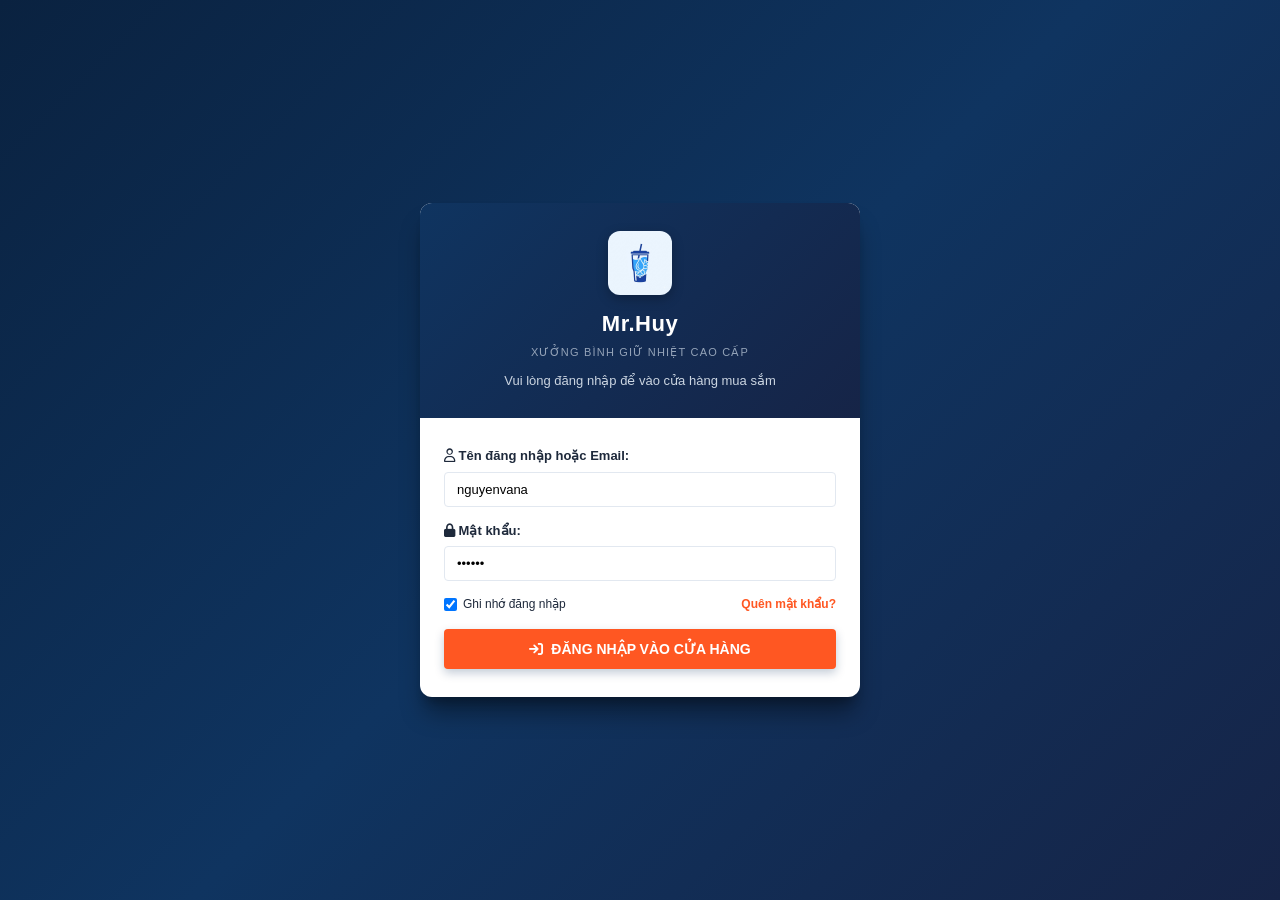
==== index.html @ f458b7d9 "feat: complete thermomall e-commerce web app (no popup, toast notifications, customer profile edit, " ====
<!DOCTYPE html>
<html lang="vi">
<head>
    <meta charset="UTF-8">
    <meta name="viewport" content="width=device-width, initial-scale=1.0">
    <title>Mr.Huy - Xưởng Bình Giữ Nhiệt Cao Cấp</title>
    <!-- Font Awesome Icons -->
    <link rel="stylesheet" href="https://cdnjs.cloudflare.com/ajax/libs/font-awesome/6.4.0/css/all.min.css">
    <!-- Google Fonts -->
    <link rel="preconnect" href="https://fonts.googleapis.com">
    <link rel="preconnect" href="https://fonts.gstatic.com" crossorigin>
    <link href="https://fonts.googleapis.com/css2?family=Inter:wght@400;500;600;700;800&display=swap" rel="stylesheet">
    <!-- Main Style -->
    <link rel="stylesheet" href="css/style.css">
</head>
<body>

    <!-- ========================================================
         MÀN HÌNH ĐĂNG NHẬP BẮT BUỘC KHI MỚI VÀO CỬA HÀNG
         (Giống bên Admin: Mới vào bắt buộc đăng nhập, nhập gì cũng vào được)
         ======================================================== -->
    <div id="userLoginScreen" class="user-login-wrapper">
        <div class="user-login-box">
            <div class="user-login-header">
                <img src="img/logo.png" alt="Mr.Huy Logo" style="display: block; margin: 0 auto 12px auto; width: 64px; height: 64px; border-radius: 12px; object-fit: cover; box-shadow: 0 4px 12px rgba(0,0,0,0.25);">
                <h2>Mr.Huy</h2>
                <p style="font-size: 11px; color: #94a3b8; text-transform: uppercase; letter-spacing: 1.2px; margin-top: 4px;">
                    XƯỞNG BÌNH GIỮ NHIỆT CAO CẤP
                </p>
                <div style="font-size: 13px; color: #cbd5e1; margin-top: 10px;" id="initLoginSubtitle">
                    Vui lòng đăng nhập để vào cửa hàng mua sắm
                </div>
            </div>

            <div class="user-login-body">
                <!-- VIEW 1: ĐĂNG NHẬP -->
                <div id="initLoginFormView">
                    <form onsubmit="handleInitialLogin(event)">
                        <div class="form-group">
                            <label class="form-label"><i class="fa-regular fa-user"></i> Tên đăng nhập hoặc Email:</label>
                            <input type="text" id="initLoginUser" class="form-control" placeholder="Tên đăng nhập hoặc email..." value="nguyenvana">
                        </div>

                        <div class="form-group">
                            <label class="form-label"><i class="fa-solid fa-lock"></i> Mật khẩu:</label>
                            <input type="password" id="initLoginPass" class="form-control" placeholder="Mật khẩu..." value="123456">
                        </div>

                        <div style="display: flex; justify-content: space-between; align-items: center; margin-bottom: 16px; font-size: 12px;">
                            <label style="cursor: pointer; display: flex; align-items: center; gap: 6px;">
                                <input type="checkbox" checked> Ghi nhớ đăng nhập
                            </label>
                            <a href="javascript:void(0)" onclick="toggleInitForgotView(true)" style="color: var(--accent-orange); text-decoration: none; font-weight: 600;">Quên mật khẩu?</a>
                        </div>

                        <button type="submit" class="btn-cta" style="width: 100%; justify-content: center; background: var(--accent-orange); padding: 12px; font-size: 14px;">
                            <i class="fa-solid fa-arrow-right-to-bracket"></i> ĐĂNG NHẬP VÀO CỬA HÀNG
                        </button>
                    </form>
                </div>

                <!-- VIEW 2: GIAO DIỆN QUÊN MẬT KHẨU -->
                <div id="initForgotFormView" style="display: none;">
                    <form onsubmit="handleInitForgotSubmit(event)">
                        <div style="background: #f8fafc; border: 1px solid #e2e8f0; border-radius: 6px; padding: 10px; margin-bottom: 14px; font-size: 12px; color: var(--text-muted);">
                            <i class="fa-solid fa-key" style="color: var(--accent-orange);"></i> Nhập tên tài khoản và thiết lập mật khẩu mới bên dưới.
                        </div>

                        <div class="form-group">
                            <label class="form-label"><i class="fa-regular fa-user"></i> Tên đăng nhập hoặc Email:</label>
                            <input type="text" id="initForgotUser" class="form-control" placeholder="Tên đăng nhập hoặc email..." value="nguyenvana" required>
                        </div>

                        <div class="form-group">
                            <label class="form-label"><i class="fa-solid fa-lock"></i> Mật khẩu mới:</label>
                            <input type="password" id="initForgotNewPass" class="form-control" placeholder="Nhập mật khẩu mới..." value="654321" required>
                        </div>

                        <div class="form-group">
                            <label class="form-label"><i class="fa-solid fa-check-double"></i> Xác nhận mật khẩu mới:</label>
                            <input type="password" id="initForgotConfirmPass" class="form-control" placeholder="Xác nhận lại mật khẩu mới..." value="654321" required>
                        </div>

                        <button type="submit" class="btn-cta" style="width: 100%; justify-content: center; background: #0284c7; padding: 12px; font-size: 14px; margin-bottom: 12px;">
                            <i class="fa-solid fa-check"></i> XÁC NHẬN ĐỔI MẬT KHẨU
                        </button>

                        <div style="text-align: center;">
                            <a href="javascript:void(0)" onclick="toggleInitForgotView(false)" style="color: #64748b; text-decoration: none; font-size: 12px; font-weight: 600;">
                                <i class="fa-solid fa-arrow-left"></i> Quay lại Đăng nhập
                            </a>
                        </div>
                    </form>
                </div>
            </div>
        </div>
    </div>

    <!-- KHUNG CHÍNH CỦA WEBSITE CỬA HÀNG (HIỂN THỊ SAU KHI ĐĂNG NHẬP) -->
    <div id="storeMainApp" style="display: none;">

        <!-- TOPBAR -->
    <div class="topbar">
        <div class="container">
            <div class="topbar-left">
                <a href="javascript:void(0)" class="topbar-link"><i class="fa-solid fa-store"></i> Kênh Người Bán</a>
                <span class="topbar-sep">|</span>
                <a href="javascript:void(0)" class="topbar-link"><i class="fa-solid fa-mobile-screen-button"></i> Tải ứng dụng</a>
                <span class="topbar-sep">|</span>
                <span class="topbar-link">Kết nối <i class="fa-brands fa-facebook"></i> <i class="fa-brands fa-instagram"></i></span>
            </div>
            <div class="topbar-right">
                <a href="javascript:void(0)" class="topbar-link"><i class="fa-regular fa-bell"></i> Thông báo</a>
                <span class="topbar-sep">|</span>
                <a href="javascript:void(0)" class="topbar-link"><i class="fa-regular fa-circle-question"></i> Hỗ trợ</a>
                <span class="topbar-sep">|</span>
                <!-- Giao diện Đăng ký / Đăng nhập của Người Dùng Đầu Cuối -->
                <div id="topbarAuthBox" style="display: inline-flex; align-items: center; gap: 8px;">
                    <a href="javascript:void(0)" class="topbar-link" onclick="openAuthModal('register')">Đăng ký</a>
                    <span class="topbar-sep">|</span>
                    <a href="javascript:void(0)" class="topbar-link" onclick="openAuthModal('login')">Đăng nhập</a>
                </div>
            </div>
        </div>
    </div>

    <!-- MAIN HEADER -->
    <header class="main-header">
        <div class="container header-content">
            <!-- Brand Logo -->
            <a href="index.html" class="logo-brand">
                <img src="img/logo.png" alt="Mr.Huy Logo" style="width: 44px; height: 44px; border-radius: 10px; object-fit: cover; box-shadow: 0 3px 8px rgba(0,0,0,0.2);">
                <div class="logo-text-box">
                    <h1>Mr.Huy</h1>
                    <span>XƯỞNG BÌNH GIỮ NHIỆT</span>
                </div>
            </a>

            <!-- Search Container (Giao diện Tìm kiếm cơ bản theo tên sản phẩm có Gợi ý thả xuống) -->
            <div class="search-container">
                <form onsubmit="handleSearchSubmit(event)">
                    <div class="search-box">
                        <input type="text" id="searchInput" class="search-input" 
                               placeholder="Tìm kiếm theo tên sản phẩm (tìm tương đối)..." 
                               autocomplete="off"
                               oninput="handleSearchInput()" 
                               onfocus="handleSearchFocus()">
                        <button type="submit" class="search-btn">
                            <i class="fa-solid fa-magnifying-glass"></i>
                            <span>Tìm kiếm</span>
                        </button>
                    </div>
                </form>

                <!-- DROPDOWN GỢI Ý TÌM KIẾM (HIỆN GỢI Ý TẠI CHỖ, KHÔNG CHUYỂN HƯỚNG MÀN HÌNH) -->
                <div id="searchSuggestionsDropdown" class="search-suggestions-dropdown" style="display: none;">
                    <div class="suggestions-header">
                        <span><i class="fa-solid fa-lightbulb"></i> Gợi ý sản phẩm phù hợp</span>
                        <span class="close-suggestions" onclick="closeSearchSuggestions()" title="Đóng gợi ý"><i class="fa-solid fa-xmark"></i></span>
                    </div>
                    <div id="suggestionsList" class="suggestions-list">
                        <!-- Rendered by JS -->
                    </div>
                </div>

                <div class="quick-search-tags">
                    <span class="quick-tag" onclick="setSearchValue('Inox 304')">Inox 304</span>
                    <span class="quick-tag" onclick="setSearchValue('Bình thể thao')">Bình thể thao</span>
                    <span class="quick-tag" onclick="setSearchValue('Ly văn phòng')">Ly văn phòng</span>
                    <span class="quick-tag" onclick="setSearchValue('Hộp quà tặng')">Hộp quà tặng</span>
                    <span class="quick-tag" onclick="setSearchValue('Chống tràn')">Chống tràn</span>
                </div>
            </div>

            <!-- Header Actions: Giỏ hàng & User -->
            <div class="header-actions">
                <div class="cart-btn-wrapper" onclick="openCartModal()" title="Xem giỏ hàng">
                    <div class="cart-icon-btn">
                        <i class="fa-solid fa-cart-shopping"></i>
                    </div>
                    <span class="cart-badge">3</span>
                </div>

                <div class="user-profile-header" onclick="toggleUserMenu()">
                    <div class="user-avatar-circle">
                        <i class="fa-regular fa-user"></i>
                    </div>
                    <div class="user-dropdown-menu" id="userMenuDropdown">
                        <div id="userMenuGuest">
                            <div class="user-dropdown-item" onclick="openAuthModal('login')">
                                <i class="fa-solid fa-arrow-right-to-bracket"></i> Đăng nhập
                            </div>
                            <div class="user-dropdown-item" onclick="openAuthModal('register')">
                                <i class="fa-solid fa-user-plus"></i> Đăng ký người mua
                            </div>
                            <div class="user-dropdown-item" onclick="openOrderHistoryModal()">
                                <i class="fa-solid fa-receipt"></i> Lịch sử mua hàng
                            </div>
                        </div>
                        <div id="userMenuLoggedIn" style="display: none;">
                            <div class="user-dropdown-item" style="font-weight: 700; color: var(--primary-color);" id="userDropdownName">
                                Nguyễn Văn An
                            </div>
                            <div class="user-dropdown-item" onclick="openUserProfileModal()">
                                <i class="fa-solid fa-user-pen"></i> Chỉnh sửa thông tin cá nhân
                            </div>
                            <div class="user-dropdown-item" onclick="openOrderHistoryModal()">
                                <i class="fa-solid fa-receipt"></i> Lịch sử đơn hàng
                            </div>
                            <div class="user-dropdown-item" onclick="handleLogoutMock()">
                                <i class="fa-solid fa-power-off"></i> Đăng xuất
                            </div>
                        </div>
                    </div>
                </div>
            </div>
        </div>
    </header>

    <!-- NAVIGATION MENU -->
    <nav class="nav-bar">
        <div class="container">
            <ul class="nav-list">
                <li class="nav-item active" onclick="scrollToSection('storeMainApp')">Trang chủ</li>
                <li class="nav-item" onclick="scrollToSection('catalogSec')">Danh mục sản phẩm</li>
                <li class="nav-item" onclick="openOrderHistoryModal()">
                    <i class="fa-solid fa-receipt"></i> Lịch sử đơn hàng
                </li>
                <li class="nav-item" onclick="selectCategoryUI('ly-van-phong', null)">Bình & Ly văn phòng</li>
                <li class="nav-item" onclick="selectCategoryUI('hop-qua', null)">Quà tặng doanh nghiệp</li>
                <li class="nav-item" onclick="showToast('Chính sách bảo hành Mr.Huy: Bảo hành giữ nhiệt 12 tháng, 1 đổi 1!', 'info')">Tra cứu bảo hành</li>
            </ul>
        </div>
    </nav>

    <!-- HERO BANNER SECTION -->
    <section class="hero-section">
        <div class="container hero-grid">
            <div class="hero-main-slider">
                <div class="slider-content">
                    <span class="hero-slider-badge"><i class="fa-solid fa-fire"></i> BST BÌNH & LY CAO CẤP 2025</span>
                    <h2>Bộ Sưu Tập Bình & Ly Giữ Nhiệt Mr.Huy</h2>
                    <p>CHẤT LIỆU INOX 304 & 316 TIÊU CHUẨN AN TOÀN SỨC KHỎE</p>
                    <button class="btn-cta" onclick="scrollToSection('catalogSec')">
                        <i class="fa-solid fa-bag-shopping"></i> Khám Phá Sản Phẩm Ngay
                    </button>
                </div>

                <div class="hero-slider-showcase">
                    <div class="hero-showcase-card" id="heroShowcaseCard" title="Nhấp để xem chi tiết sản phẩm">
                        <div class="hero-showcase-img-box">
                            <img id="heroShowcaseImg" src="img/ly-giu-nhiet-1.png" alt="Sản phẩm nổi bật">
                        </div>
                        <div class="hero-showcase-info">
                            <span class="hero-showcase-cat" id="heroShowcaseCat">Ly giữ nhiệt</span>
                            <h4 class="hero-showcase-name" id="heroShowcaseName">Ly Giữ Nhiệt Cao Cấp Inox 304 Iced Americano Mr.Huy</h4>
                            <div class="hero-showcase-meta">
                                <span class="hero-showcase-price" id="heroShowcasePrice">289.000₫</span>
                                <span class="hero-showcase-index" id="heroShowcaseIndex">1/40</span>
                            </div>
                        </div>
                        <div class="hero-showcase-timer-bar">
                            <div class="hero-showcase-progress" id="heroShowcaseProgress"></div>
                        </div>
                    </div>
                </div>

                <div class="slider-controls">
                    <div class="slider-dot active" onclick="jumpHeroSlide(0)"></div>
                    <div class="slider-dot" onclick="jumpHeroSlide(8)"></div>
                    <div class="slider-dot" onclick="jumpHeroSlide(16)"></div>
                    <div class="slider-dot" onclick="jumpHeroSlide(24)"></div>
                    <div class="slider-dot" onclick="jumpHeroSlide(30)"></div>
                    <div class="slider-dot" onclick="jumpHeroSlide(35)"></div>
                </div>
            </div>

            <div class="hero-side-cards">
                <div class="side-card" onclick="selectCategoryUI('ly-van-phong', null)" style="cursor: pointer;" title="Xem các mẫu Ly Văn Phòng">
                    <span class="side-card-tag"><i class="fa-solid fa-sparkles"></i> XU HƯỚNG MỚI</span>
                    <h3>Bộ Sưu Tập Ly Văn Phòng 2025</h3>
                    <p style="font-size: 11px; color: var(--text-muted); margin-bottom: 8px;">Thiết kế chống tràn công sở</p>
                    <a href="javascript:void(0)" class="side-card-link">Xem ngay <i class="fa-solid fa-chevron-right"></i></a>
                </div>
                <div class="side-card gold-card" onclick="selectCategoryUI('hop-qua', null)" style="cursor: pointer;" title="Xem các mẫu Hộp Quà Tặng">
                    <span class="side-card-tag"><i class="fa-solid fa-gift"></i> CHIẾT KHẤU 20% B2B</span>
                    <h3>Combo Quà Doanh Nghiệp In Logo</h3>
                    <p style="font-size: 11px; color: var(--text-muted); margin-bottom: 8px;">Set quà tặng doanh nghiệp sang trọng</p>
                    <a href="javascript:void(0)" class="side-card-link">Báo giá nhanh <i class="fa-solid fa-chevron-right"></i></a>
                </div>
            </div>
        </div>
    </section>

    <!-- 1. GIAO DIỆN HIỂN THỊ SẢN PHẨM THEO PHÂN LOẠI (0.5đ TIÊU CHÍ) -->
    <section class="container section-block">
        <div class="section-header">
            <h2 class="section-title"><i class="fa-solid fa-layer-group"></i> DANH MỤC NỔI BẬT</h2>
            <span class="section-view-all" onclick="selectCategoryUI('all', null)" style="cursor: pointer;">
                <i class="fa-solid fa-border-all"></i> Xem tất cả danh mục <i class="fa-solid fa-angle-right"></i>
            </span>
        </div>
        <div class="category-grid" id="featuredCategoryGrid">
            <div class="category-card active" data-cat="all" onclick="selectCategoryUI('all', this)">
                <div class="category-icon-box">
                    <img src="img/logo.png" alt="Tất cả">
                </div>
                <div class="category-name">Tất cả sản phẩm</div>
                <div class="category-count">40 sản phẩm</div>
            </div>
            <div class="category-card" data-cat="ly-giu-nhiet" onclick="selectCategoryUI('ly-giu-nhiet', this)">
                <div class="category-icon-box">
                    <img src="img/ly-giu-nhiet-1.png" alt="Ly giữ nhiệt">
                </div>
                <div class="category-name">Ly giữ nhiệt</div>
                <div class="category-count">8 mẫu</div>
            </div>
            <div class="category-card" data-cat="binh-the-thao" onclick="selectCategoryUI('binh-the-thao', this)">
                <div class="category-icon-box">
                    <img src="img/binh-the-thao-1.jpg" alt="Bình thể thao">
                </div>
                <div class="category-name">Bình thể thao</div>
                <div class="category-count">8 mẫu</div>
            </div>
            <div class="category-card" data-cat="ly-van-phong" onclick="selectCategoryUI('ly-van-phong', this)">
                <div class="category-icon-box">
                    <img src="img/ly-van-phong-1.png" alt="Ly văn phòng">
                </div>
                <div class="category-name">Ly văn phòng</div>
                <div class="category-count">8 mẫu</div>
            </div>
            <div class="category-card" data-cat="ly-hoa-tiet" onclick="selectCategoryUI('ly-hoa-tiet', this)">
                <div class="category-icon-box">
                    <img src="img/hoa-tiet-1.png" alt="Ly in họa tiết">
                </div>
                <div class="category-name">Ly in họa tiết</div>
                <div class="category-count">6 mẫu</div>
            </div>
            <div class="category-card" data-cat="phu-kien" onclick="selectCategoryUI('phu-kien', this)">
                <div class="category-icon-box">
                    <img src="img/co-rua-4.png" alt="Ống hút & Cọ rửa">
                </div>
                <div class="category-name">Ống hút & Cọ rửa</div>
                <div class="category-count">5 phụ kiện</div>
            </div>
            <div class="category-card" data-cat="hop-qua" onclick="selectCategoryUI('hop-qua', this)">
                <div class="category-icon-box">
                    <img src="img/hop-qua-1.png" alt="Hộp quà tặng">
                </div>
                <div class="category-name">Hộp quà tặng</div>
                <div class="category-count">5 combo</div>
            </div>
        </div>
    </section>

    <!-- MAIN CATALOG LAYOUT: BỘ LỌC TÌM KIẾM NÂNG CAO (TRÁI) & LƯỚI SẢN PHẨM PHÂN TRANG (PHẢI) -->
    <div class="container main-catalog-layout" id="catalogSec">
        <!-- 2. GIAO DIỆN TÌM KIẾM NÂNG CAO (0.25đ TIÊU CHÍ) -->
        <!-- Kết hợp nhiều điều kiện trong 1 lần tìm: Tên, Phân loại, Khoảng giá, Nơi bán, Dung tích -->
        <aside class="filter-sidebar">
            <div class="filter-header-title">
                <i class="fa-solid fa-filter"></i> BỘ LỌC NÂNG CAO
            </div>

            <!-- Theo Phân Loại / Danh Mục -->
            <div class="filter-group">
                <div class="filter-title"><i class="fa-solid fa-tags"></i> Phân Loại Sản Phẩm</div>
                <label class="filter-checkbox-item">
                    <input type="checkbox" name="filterCat" value="ly-giu-nhiet" onchange="applyAdvancedFilter()"> Ly giữ nhiệt (500-900ml)
                </label>
                <label class="filter-checkbox-item">
                    <input type="checkbox" name="filterCat" value="binh-the-thao" onchange="applyAdvancedFilter()"> Bình thể thao (1000-1500ml)
                </label>
                <label class="filter-checkbox-item">
                    <input type="checkbox" name="filterCat" value="ly-van-phong" onchange="applyAdvancedFilter()"> Ly giữ nhiệt văn phòng
                </label>
                <label class="filter-checkbox-item">
                    <input type="checkbox" name="filterCat" value="ly-hoa-tiet" onchange="applyAdvancedFilter()"> Ly in họa tiết thời trang
                </label>
                <label class="filter-checkbox-item">
                    <input type="checkbox" name="filterCat" value="phu-kien" onchange="applyAdvancedFilter()"> Phụ kiện ống hút & cọ rửa
                </label>
                <label class="filter-checkbox-item">
                    <input type="checkbox" name="filterCat" value="hop-qua" onchange="applyAdvancedFilter()"> Hộp quà tặng doanh nghiệp
                </label>
            </div>

            <!-- Khoảng Giá (đ) -->
            <div class="filter-group">
                <div class="filter-title"><i class="fa-solid fa-money-bill-wave"></i> Khoảng Giá (₫)</div>
                <div class="price-range-inputs">
                    <input type="number" id="filterPriceMin" class="price-input" placeholder="TỪ (₫)" min="0" step="10000">
                    <span>-</span>
                    <input type="number" id="filterPriceMax" class="price-input" placeholder="ĐẾN (₫)" min="0" step="10000">
                </div>
                <div style="display: grid; grid-template-columns: 1fr 1fr; gap: 4px; margin-bottom: 8px;">
                    <button type="button" class="btn-quick-price" onclick="setQuickPrice(0, 150000)">Dưới 150k</button>
                    <button type="button" class="btn-quick-price" onclick="setQuickPrice(150000, 250000)">150k - 250k</button>
                    <button type="button" class="btn-quick-price" onclick="setQuickPrice(250000, 350000)">250k - 350k</button>
                    <button type="button" class="btn-quick-price" onclick="setQuickPrice(350000, null)">Trên 350k</button>
                </div>
                <button type="button" class="btn-apply-price" onclick="applyAdvancedFilter()">
                    <i class="fa-solid fa-magnifying-glass-chart"></i> ÁP DỤNG BỘ LỌC
                </button>
            </div>

            <!-- Nơi Bán -->
            <div class="filter-group">
                <div class="filter-title"><i class="fa-solid fa-location-dot"></i> Nơi Bán</div>
                <label class="filter-checkbox-item">
                    <input type="checkbox" name="filterLoc" value="TP. Hồ Chí Minh" onchange="applyAdvancedFilter()"> TP. Hồ Chí Minh
                </label>
                <label class="filter-checkbox-item">
                    <input type="checkbox" name="filterLoc" value="Hà Nội" onchange="applyAdvancedFilter()"> Hà Nội
                </label>
                <label class="filter-checkbox-item">
                    <input type="checkbox" name="filterLoc" value="Đà Nẵng" onchange="applyAdvancedFilter()"> Đà Nẵng
                </label>
            </div>

            <!-- Dung Tích -->
            <div class="filter-group">
                <div class="filter-title"><i class="fa-solid fa-flask-vial"></i> Dung Tích</div>
                <div class="filter-chips" id="capacityFilterChips">
                    <span class="filter-chip" data-cap="500ml" onclick="toggleCapFilter(this, '500ml')">500ml</span>
                    <span class="filter-chip" data-cap="600ml" onclick="toggleCapFilter(this, '600ml')">600ml</span>
                    <span class="filter-chip" data-cap="750ml" onclick="toggleCapFilter(this, '750ml')">750ml</span>
                    <span class="filter-chip" data-cap="900ml" onclick="toggleCapFilter(this, '900ml')">900ml</span>
                    <span class="filter-chip" data-cap="1000ml" onclick="toggleCapFilter(this, '1000ml')">1000ml</span>
                    <span class="filter-chip" data-cap="1200ml" onclick="toggleCapFilter(this, '1200ml')">1200ml</span>
                </div>
            </div>

            <!-- Đánh Giá -->
            <div class="filter-group">
                <div class="filter-title"><i class="fa-solid fa-star"></i> Đánh Giá</div>
                <label class="filter-checkbox-item">
                    <input type="radio" name="filterRating" value="0" checked onchange="applyAdvancedFilter()"> Tất cả đánh giá
                </label>
                <label class="filter-checkbox-item">
                    <input type="radio" name="filterRating" value="4.8" onchange="applyAdvancedFilter()">
                    <span style="color:#eab308;"><i class="fa-solid fa-star"></i><i class="fa-solid fa-star"></i><i class="fa-solid fa-star"></i><i class="fa-solid fa-star"></i><i class="fa-solid fa-star"></i> Từ 4.8 sao</span>
                </label>
            </div>

            <button type="button" class="btn-reset-filters" onclick="resetAllFilters()">
                <i class="fa-solid fa-arrow-rotate-left"></i> XÓA TẤT CẢ BỘ LỌC
            </button>
        </aside>

        <!-- 3. GIAO DIỆN HIỂN THỊ KẾT QUẢ DẠNG PHÂN TRANG (0.5đ TIÊU CHÍ) -->
        <main class="product-showcase">
            <!-- THANH ĐIỀU KHIỂN SẮP XẾP VÀ PHÂN TRANG MINI -->
            <div class="sort-bar">
                <div class="sort-options">
                    <span class="sort-label">Sắp xếp theo:</span>
                    <button class="btn-sort active" id="sortBtnPopular" onclick="setSortOption('popular')">Phổ biến</button>
                    <button class="btn-sort" id="sortBtnNewest" onclick="setSortOption('newest')">Mới nhất</button>
                    <button class="btn-sort" id="sortBtnBestseller" onclick="setSortOption('bestseller')">Bán chạy</button>
                    <select class="sort-select" id="sortPriceSelect" onchange="setSortOption(this.value)">
                        <option value="default">Giá: Mặc định</option>
                        <option value="price-asc">Giá: Thấp đến Cao</option>
                        <option value="price-desc">Giá: Cao đến Thấp</option>
                    </select>
                </div>
                <div class="sort-pagination-mini">
                    <span id="miniPageIndicator">Trang 1/3</span>
                    <button id="miniPrevBtn" onclick="goToPage(filterState.currentPage - 1)"><i class="fa-solid fa-angle-left"></i></button>
                    <button id="miniNextBtn" onclick="goToPage(filterState.currentPage + 1)"><i class="fa-solid fa-angle-right"></i></button>
                </div>
            </div>

            <!-- THANH THỐNG KÊ BỘ LỌC VÀ TÌM KIẾM ĐANG ÁP DỤNG -->
            <div id="filterResultBanner" style="background: #f8fafc; border: 1px solid #e2e8f0; border-radius: 6px; padding: 10px 14px; margin-bottom: 16px; display: flex; flex-wrap: wrap; justify-content: space-between; align-items: center; gap: 8px;">
                <div style="font-size: 13px; color: var(--text-main);">
                    Kết quả tìm kiếm: <strong id="filterResultCount" style="color: var(--accent-orange); font-size: 15px;">18</strong> sản phẩm
                </div>
                <div id="activeFilterBadges" style="display: flex; flex-wrap: wrap; gap: 6px; align-items: center;">
                    <!-- Sẽ render động các tag điều kiện tìm kiếm -->
                </div>
            </div>

            <!-- LƯỚI SẢN PHẨM HIỂN THỊ ĐỘNG (6 SẢN PHẨM / TRANG) -->
            <div class="product-grid" id="mainProductGrid">
                <!-- Được render tự động bằng renderProducts() -->
            </div>

            <!-- GIAO DIỆN PHÂN TRANG: < 1 2 3 > -->
            <div class="pagination-wrapper" id="paginationWrapper">
                <!-- Được render tự động bằng renderPagination() -->
            </div>
        </main>
    </div>
        </main>
    </div>

    <!-- ========================================================
         CÁC MODAL GIAO DIỆN PHỤC VỤ CHẤM ĐIỂM TIÊU CHÍ
         ======================================================== -->

    <!-- MODAL 1: GIAO DIỆN CHI TIẾT SẢN PHẨM (0.5đ TIÊU CHÍ) -->
    <div class="modal-overlay" id="productDetailModal">
        <div class="modal-card modal-lg">
            <div class="modal-header">
                <span class="modal-title" id="dModalTitle">Chi Tiết Sản Phẩm</span>
                <button class="btn-close-modal" onclick="closeModal('productDetailModal')">&times;</button>
            </div>
            <div class="modal-body">
                <div class="product-detail-layout">
                    <div class="product-detail-img">
                        <img id="dProdImg" src="img/ly-giu-nhiet-1.png" alt="Ly Giữ Nhiệt Cao Cấp Mr.Huy">
                    </div>
                    <div class="product-detail-info">
                        <h2 style="font-size: 18px; font-weight: 700; line-height: 1.4;" id="dProdName">Ly Giữ Nhiệt Cao Cấp Inox 304 Iced Americano Kèm Ống Hút Mr.Huy (600ml)</h2>
                        <div style="font-size: 12px; color: var(--text-muted); margin: 6px 0;">
                            <span>Mã: <strong id="dProdId">SP-MRHUY-01</strong></span> • 
                            <span>Đã bán: <strong id="dProdSold">3.4k</strong></span> • 
                            <span style="color:#eab308;"><i class="fa-solid fa-star"></i> <strong id="dProdRating">4.9 (1.2k+ đánh giá)</strong></span>
                        </div>

                        <div class="detail-price-box">
                            <span class="detail-current-price" id="dProdPrice">189.000₫</span>
                            <span class="detail-old-price" id="dProdOldPrice">250.000₫</span>
                            <span class="badge-discount-top" style="position: static;">-26% GIẢM</span>
                        </div>

                        <p style="font-size: 13px; color: var(--text-muted); margin-bottom: 14px;" id="dProdDesc">
                            Chất liệu ruột Inox 304 cao cấp đạt chuẩn an toàn vệ sinh thực phẩm quốc tế. Công nghệ cách nhiệt chân không kép giữ nóng 8 tiếng, giữ lạnh đá viên liên tục 18 tiếng không đọng sương bên ngoài. Nắp đậy có khóa chốt chống rỉ nước 100%, tích hợp lỗ uống trực tiếp và cắm ống hút tiện lợi.
                        </p>

                        <div class="form-group" style="margin-bottom: 12px;">
                            <label class="form-label" style="font-size: 12px; margin-bottom: 6px;">Màu sắc phiên bản:</label>
                            <div style="display: flex; flex-wrap: wrap; gap: 8px;">
                                <span class="filter-chip active" style="font-size: 11px;">Xanh Navy Midnight</span>
                                <span class="filter-chip" style="font-size: 11px;">Đen Nhám Carbon</span>
                                <span class="filter-chip" style="font-size: 11px;">Trắng Ngọc Trai</span>
                                <span class="filter-chip" style="font-size: 11px;">Pastel Mint</span>
                            </div>
                        </div>

                        <div class="form-group" style="margin-bottom: 12px;">
                            <label class="form-label" style="font-size: 12px; margin-bottom: 6px;">Dung tích lựa chọn:</label>
                            <div style="display: flex; gap: 8px;">
                                <span class="filter-chip" style="font-size: 11px;">600ml</span>
                                <span class="filter-chip active" style="font-size: 11px;">900ml (Chuẩn)</span>
                                <span class="filter-chip" style="font-size: 11px;">1200ml</span>
                            </div>
                        </div>

                        <div class="form-group" style="display: flex; align-items: center; gap: 16px;">
                            <label class="form-label" style="margin-bottom: 0;">Số lượng:</label>
                            <div class="qty-control">
                                <button type="button" class="qty-btn" onclick="adjustQty(-1)">-</button>
                                <input type="number" id="detailQtyInput" class="qty-input" value="1" readonly>
                                <button type="button" class="qty-btn" onclick="adjustQty(1)">+</button>
                            </div>
                        </div>

                        <div style="display: flex; gap: 12px; margin-top: 20px;">
                            <button class="btn-cta" style="flex: 1; justify-content: center; background: #ffedd5; color: #c2410c; border: 1px solid #fdba74;" onclick="openCartModal()">
                                <i class="fa-solid fa-cart-plus"></i> Thêm Vào Giỏ Hàng
                            </button>
                            <button class="btn-cta" style="flex: 1; justify-content: center; background: var(--accent-orange);" onclick="openCheckoutModal()">
                                <i class="fa-solid fa-bolt"></i> Mua Ngay
                            </button>
                        </div>
                    </div>
                </div>
            </div>
        </div>
    </div>

    <!-- MODAL 2: GIAO DIỆN GIỎ HÀNG (0.5đ TIÊU CHÍ) -->
    <div class="modal-overlay" id="cartModal">
        <div class="modal-card">
            <div class="modal-header">
                <span class="modal-title"><i class="fa-solid fa-cart-shopping"></i> Giỏ Hàng (3 Sản phẩm)</span>
                <button class="btn-close-modal" onclick="closeModal('cartModal')">&times;</button>
            </div>
            <div class="modal-body">
                <!-- Món 1 -->
                <div class="cart-item-row">
                    <i class="fa-solid fa-mug-hot" style="font-size: 28px; color: #1e3a8a;"></i>
                    <div class="cart-item-info">
                        <div class="cart-item-name">Ly Giữ Nhiệt Inox 304 Nắp Bật 900ml</div>
                        <div class="cart-item-price">189.000₫</div>
                    </div>
                    <div class="qty-control">
                        <button class="qty-btn">-</button>
                        <input type="text" class="qty-input" value="1" readonly>
                        <button class="qty-btn">+</button>
                    </div>
                    <button class="btn-remove-item" onclick="alert('Đã xóa món khỏi giỏ hàng giao diện!')"><i class="fa-solid fa-trash-can"></i></button>
                </div>

                <!-- Món 2 -->
                <div class="cart-item-row">
                    <i class="fa-solid fa-dumbbell" style="font-size: 28px; color: #065f46;"></i>
                    <div class="cart-item-info">
                        <div class="cart-item-name">Bình Giữ Nhiệt Thể Thao 1000ml Sơn Tĩnh Điện</div>
                        <div class="cart-item-price">215.000₫</div>
                    </div>
                    <div class="qty-control">
                        <button class="qty-btn">-</button>
                        <input type="text" class="qty-input" value="2" readonly>
                        <button class="qty-btn">+</button>
                    </div>
                    <button class="btn-remove-item" onclick="alert('Đã xóa món khỏi giỏ hàng giao diện!')"><i class="fa-solid fa-trash-can"></i></button>
                </div>
            </div>
            <div class="modal-footer" style="flex-direction: column; gap: 12px;">
                <div style="display: flex; justify-content: space-between; width: 100%; font-size: 15px;">
                    <span>Tổng tiền tạm tính (3 món):</span>
                    <strong style="color: var(--accent-red); font-size: 18px;">619.000₫</strong>
                </div>
                <div style="display: flex; justify-content: flex-end; gap: 10px; width: 100%;">
                    <button class="btn-reset-filters" style="width: auto; margin-top: 0;" onclick="closeModal('cartModal')">Tiếp tục mua sắm</button>
                    <button class="btn-cta" style="background: var(--accent-orange);" onclick="openCheckoutModal()">
                        Tiến Hành Đặt Hàng <i class="fa-solid fa-arrow-right"></i>
                    </button>
                </div>
            </div>
        </div>
    </div>

    <!-- MODAL 3: GIAO DIỆN THANH TOÁN (CHECKOUT - ĐÁP ỨNG TOÀN BỘ CÁC DÒNG TIÊU CHÍ) -->
    <!-- Tiêu chí: Yêu cầu đăng nhập & tự hiển thị thông tin người đăng nhập; Chọn địa chỉ của tài khoản hoặc nhập địa chỉ mới; Chọn hình thức chi trả (Trực tuyến hoặc Tiền mặt) -->
    <div class="modal-overlay" id="checkoutModal">
        <div class="modal-card modal-lg">
            <div class="modal-header">
                <span class="modal-title"><i class="fa-solid fa-credit-card"></i> Giao Diện Đặt Hàng & Thanh Toán</span>
                <button class="btn-close-modal" onclick="closeModal('checkoutModal')">&times;</button>
            </div>
            <div class="modal-body">
                <!-- 1. Giao diện tự động hiển thị thông tin người đăng nhập (0.5đ) -->
                <div style="background: #eff6ff; border: 1px solid #bfdbfe; padding: 12px 16px; border-radius: 6px; margin-bottom: 16px;">
                    <div style="font-weight: 700; color: #1e40af; margin-bottom: 6px;">
                        <i class="fa-solid fa-user-check"></i> Thông Tin Khách Hàng Đăng Nhập (Tự động hiển thị):
                    </div>
                    <div style="display: grid; grid-template-columns: 1fr 1fr; gap: 10px; font-size: 13px;">
                        <div>Họ và tên người mua: <strong id="coCustomerName">Nguyễn Văn An</strong></div>
                        <div>Số điện thoại: <strong id="coCustomerPhone">0912345678</strong></div>
                        <div>Email: <strong id="coCustomerEmail">nguyenvana@gmail.com</strong></div>
                        <div>Tài khoản đăng nhập: <strong id="coUsername">nguyenvana (User)</strong></div>
                    </div>
                </div>

                <!-- 2. Giao diện cho phép chọn địa chỉ tài khoản hoặc nhập địa chỉ mới (0.5đ) -->
                <div class="form-group">
                    <label class="form-label"><i class="fa-solid fa-location-dot"></i> Địa Chỉ Nhận Hàng:</label>
                    <div style="display: flex; gap: 20px; margin-bottom: 10px;">
                        <label style="cursor: pointer; font-weight: 600;">
                            <input type="radio" name="addrChoice" value="default" checked onchange="toggleAddressMock(true)"> Sử dụng địa chỉ mặc định của tài khoản
                        </label>
                        <label style="cursor: pointer; font-weight: 600;">
                            <input type="radio" name="addrChoice" value="new" onchange="toggleAddressMock(false)"> Nhập địa chỉ giao hàng mới
                        </label>
                    </div>

                    <div id="defaultAddrBox" style="background: #f8fafc; padding: 10px; border: 1px solid var(--border-color); border-radius: 4px; font-size: 13px;">
                        <i class="fa-solid fa-house"></i> <strong>Địa chỉ mặc định:</strong> 123 Nguyễn Huệ, Phường Bến Nghé, Quận 1, TP. Hồ Chí Minh
                    </div>

                    <div id="newAddrBox" style="display: none; margin-top: 10px; background: #f8fafc; padding: 12px; border: 1px dashed #cbd5e1; border-radius: 4px;">
                        <div style="display: grid; grid-template-columns: 1fr 1fr; gap: 10px; margin-bottom: 8px;">
                            <div>
                                <label class="form-label">Tỉnh / Thành phố:</label>
                                <select class="form-control">
                                    <option>TP. Hồ Chí Minh</option>
                                    <option>Hà Nội</option>
                                    <option>Đà Nẵng</option>
                                </select>
                            </div>
                            <div>
                                <label class="form-label">Quận / Huyện:</label>
                                <select class="form-control">
                                    <option>Quận 1</option>
                                    <option>Quận 5</option>
                                    <option>Quận Cầu Giấy</option>
                                    <option>Quận Hải Châu</option>
                                </select>
                            </div>
                        </div>
                        <div>
                            <label class="form-label">Số nhà, tên đường, phường/xã mới:</label>
                            <input type="text" class="form-control" placeholder="Ví dụ: 273 An Dương Vương, Phường 3...">
                        </div>
                    </div>
                </div>

                <!-- 3. Giao diện cho phép chọn hình thức chi trả (0.25đ) -->
                <!-- Trực tuyến hoặc Tiền mặt (KHÔNG yêu cầu trang thanh toán) -->
                <div class="form-group">
                    <label class="form-label"><i class="fa-solid fa-money-bill-transfer"></i> Hình Thức Thanh Toán:</label>
                    <div style="display: grid; grid-template-columns: 1fr 1fr; gap: 12px;">
                        <label style="border: 2px solid var(--primary-color); padding: 12px; border-radius: 6px; cursor: pointer; display: flex; align-items: center; gap: 10px; background: #f0fdf4;">
                            <input type="radio" name="payChoice" checked>
                            <div>
                                <div style="font-weight: 700; color: #166534;"><i class="fa-solid fa-hand-holding-dollar"></i> Tiền mặt khi nhận hàng (COD)</div>
                                <div style="font-size: 11px; color: var(--text-muted);">Thanh toán trực tiếp khi nhận kiện hàng bình giữ nhiệt</div>
                            </div>
                        </label>
                        <label style="border: 1px solid var(--border-color); padding: 12px; border-radius: 6px; cursor: pointer; display: flex; align-items: center; gap: 10px;">
                            <input type="radio" name="payChoice">
                            <div>
                                <div style="font-weight: 700; color: #0284c7;"><i class="fa-solid fa-globe"></i> Thanh toán trực tuyến (Chuyển khoản / Ví)</div>
                                <div style="font-size: 11px; color: var(--text-muted);">Theo đúng đề thi: Không yêu cầu trang thanh toán thật</div>
                            </div>
                        </label>
                    </div>
                </div>

                <!-- Tóm tắt số tiền -->
                <div style="border-top: 1px solid var(--border-color); padding-top: 14px; margin-top: 14px;">
                    <div style="display: flex; justify-content: space-between; margin-bottom: 6px;">
                        <span>Tiền hàng (3 món):</span>
                        <span>619.000₫</span>
                    </div>
                    <div style="display: flex; justify-content: space-between; margin-bottom: 6px;">
                        <span>Phí vận chuyển:</span>
                        <span>0₫ (Miễn phí Freeship)</span>
                    </div>
                    <div style="display: flex; justify-content: space-between; font-size: 16px; font-weight: 800; border-top: 1px dashed var(--border-color); padding-top: 8px;">
                        <span>TỔNG THANH TOÁN:</span>
                        <span style="color: var(--accent-red); font-size: 20px;">619.000₫</span>
                    </div>
                </div>
            </div>
            <div class="modal-footer">
                <button type="button" class="btn-reset-filters" style="width: auto;" onclick="closeModal('checkoutModal')">Hủy bỏ</button>
                <!-- 4. Giao diện hiển thị và lưu đơn hàng khi kết thúc giao dịch (0.5đ) -->
                <button type="button" class="btn-cta" style="background: var(--accent-red);" onclick="finishOrderDemo()">
                    <i class="fa-solid fa-check"></i> Xác Nhận Đặt Hàng & Kết Thúc Giao Dịch
                </button>
            </div>
        </div>
    </div>

    <!-- MODAL THÔNG TIN CÁ NHÂN KHÁCH HÀNG (CHỈNH SỬA THÔNG TIN CÁ NHÂN) -->
    <div class="modal-overlay" id="userProfileModal">
        <div class="modal-card">
            <div class="modal-header">
                <span class="modal-title"><i class="fa-solid fa-user-pen"></i> Chỉnh Sửa Thông Tin Cá Nhân</span>
                <button class="btn-close-modal" onclick="closeModal('userProfileModal')">&times;</button>
            </div>
            <div class="modal-body">
                <form id="userProfileForm" onsubmit="handleSaveUserProfile(event)">
                    <div class="form-group">
                        <label class="form-label">Tên đăng nhập:</label>
                        <input type="text" id="profileUsername" class="form-control" readonly style="background: #f1f5f9; cursor: not-allowed; color: #64748b;">
                    </div>
                    <div class="form-group">
                        <label class="form-label">Họ và tên khách hàng: <span style="color: var(--accent-red);">*</span></label>
                        <input type="text" id="profileFullName" class="form-control" required placeholder="Nhập họ và tên...">
                    </div>
                    <div class="form-row">
                        <div class="form-group">
                            <label class="form-label">Số điện thoại liên hệ: <span style="color: var(--accent-red);">*</span></label>
                            <input type="tel" id="profilePhone" class="form-control" required placeholder="Ví dụ: 0901234567">
                        </div>
                        <div class="form-group">
                            <label class="form-label">Email:</label>
                            <input type="email" id="profileEmail" class="form-control" placeholder="Ví dụ: an@gmail.com">
                        </div>
                    </div>
                    <div class="form-group">
                        <label class="form-label">Tỉnh / Thành phố:</label>
                        <select id="profileCity" class="form-control">
                            <option value="Hồ Chí Minh">TP. Hồ Chí Minh</option>
                            <option value="Hà Nội">Hà Nội</option>
                            <option value="Đà Nẵng">Đà Nẵng</option>
                            <option value="Bình Dương">Bình Dương</option>
                            <option value="Cần Thơ">Cần Thơ</option>
                            <option value="Hải Phòng">Hải Phòng</option>
                        </select>
                    </div>
                    <div class="form-group">
                        <label class="form-label">Địa chỉ giao hàng mặc định: <span style="color: var(--accent-red);">*</span></label>
                        <textarea id="profileAddress" class="form-control" rows="2" required placeholder="Số nhà, tên đường, phường/xã, quận/huyện..."></textarea>
                    </div>
                    <div style="display: flex; gap: 10px; margin-top: 18px;">
                        <button type="button" class="btn-outline" style="flex: 1;" onclick="closeModal('userProfileModal')">
                            Hủy bỏ
                        </button>
                        <button type="submit" class="btn-cta" style="flex: 2; justify-content: center; background: #0f3460;">
                            <i class="fa-solid fa-floppy-disk"></i> Lưu Thay Đổi
                        </button>
                    </div>
                </form>
            </div>
        </div>
    </div>

    <!-- MODAL 4: GIAO DIỆN LỊCH SỬ MUA HÀNG CỦA NGƯỜI MUA (0.5đ TIÊU CHÍ) -->
    <!-- Nhóm theo từng đơn hàng -->
    <div class="modal-overlay" id="orderHistoryModal">
        <div class="modal-card modal-lg">
            <div class="modal-header">
                <span class="modal-title"><i class="fa-solid fa-clock-rotate-left"></i> Lịch Sử Mua Hàng (Được nhóm theo từng đơn hàng)</span>
                <button class="btn-close-modal" onclick="closeModal('orderHistoryModal')">&times;</button>
            </div>
            <div class="modal-body">
                <div id="orderHistoryList">
                    <!-- Được render tự động bằng renderOrderHistory() -->
                </div>
            </div>
        </div>
    </div>

    <!-- MODAL 5: GIAO DIỆN ĐĂNG KÝ / ĐĂNG NHẬP NGƯỜI MUA HÀNG (0.5đ TIÊU CHÍ) -->
    <div class="modal-overlay" id="authModal">
        <div class="modal-card" style="max-width: 440px;">
            <div class="modal-header">
                <span class="modal-title" id="authTitle">Đăng Nhập Khách Hàng</span>
                <button class="btn-close-modal" onclick="closeModal('authModal')">&times;</button>
            </div>
            <div class="modal-body">
                <!-- Form Đăng nhập -->
                <div id="loginBox">
                    <form onsubmit="handleMockLogin(event)">
                        <div class="form-group">
                            <label class="form-label"><i class="fa-regular fa-user"></i> Tên đăng nhập hoặc Email:</label>
                            <input type="text" id="loginUserInput" class="form-control" placeholder="Tên đăng nhập hoặc email..." value="nguyenvana">
                        </div>
                        <div class="form-group">
                            <label class="form-label"><i class="fa-solid fa-lock"></i> Mật khẩu:</label>
                            <input type="password" id="loginPassInput" class="form-control" placeholder="Mật khẩu..." value="123456">
                        </div>
                        <div style="display: flex; justify-content: space-between; align-items: center; margin-bottom: 14px; font-size: 12px;">
                            <label style="cursor: pointer; display: flex; align-items: center; gap: 6px;">
                                <input type="checkbox" checked> Ghi nhớ đăng nhập
                            </label>
                            <a href="javascript:void(0)" style="color: var(--primary-color); font-weight: 600;" onclick="switchAuthMode('forgot')">Quên mật khẩu?</a>
                        </div>
                        <button type="submit" class="btn-cta" style="width: 100%; justify-content: center; background: var(--primary-color);">
                            <i class="fa-solid fa-arrow-right-to-bracket"></i> ĐĂNG NHẬP
                        </button>
                    </form>
                    <div style="text-align: center; margin-top: 14px; font-size: 13px;">
                        Chưa có tài khoản? <a href="javascript:void(0)" style="color: var(--accent-orange); font-weight: 700;" onclick="switchAuthMode('reg')">Đăng ký người mua mới</a>
                    </div>
                </div>

                <!-- Form Quên mật khẩu -->
                <div id="forgotBox" style="display: none;">
                    <form onsubmit="handleAuthForgotSubmit(event)">
                        <div style="background: #f8fafc; border: 1px solid #e2e8f0; border-radius: 6px; padding: 10px; margin-bottom: 14px; font-size: 12px; color: var(--text-muted);">
                            <i class="fa-solid fa-key" style="color: var(--accent-orange);"></i> Nhập tên đăng nhập và mật khẩu mới để khôi phục.
                        </div>
                        <div class="form-group">
                            <label class="form-label">Tên đăng nhập hoặc Email:</label>
                            <input type="text" id="authForgotUser" class="form-control" placeholder="Tên đăng nhập hoặc email..." value="nguyenvana" required>
                        </div>
                        <div class="form-group">
                            <label class="form-label">Mật khẩu mới:</label>
                            <input type="password" id="authForgotPass" class="form-control" placeholder="Mật khẩu mới..." value="654321" required>
                        </div>
                        <div class="form-group">
                            <label class="form-label">Xác nhận mật khẩu mới:</label>
                            <input type="password" id="authForgotConfirmPass" class="form-control" placeholder="Xác nhận lại mật khẩu..." value="654321" required>
                        </div>
                        <button type="submit" class="btn-cta" style="width: 100%; justify-content: center; background: #0284c7; margin-bottom: 10px;">
                            <i class="fa-solid fa-check"></i> XÁC NHẬN ĐỔI MẬT KHẨU
                        </button>
                    </form>
                    <div style="text-align: center; margin-top: 12px; font-size: 13px;">
                        <a href="javascript:void(0)" style="color: var(--primary-color); font-weight: 600;" onclick="switchAuthMode('login')">
                            <i class="fa-solid fa-arrow-left"></i> Quay lại Đăng nhập
                        </a>
                    </div>
                </div>

                <!-- Form Đăng ký làm người mua hàng (giao diện end-user) -->
                <div id="registerBox" style="display: none;">
                    <form onsubmit="handleMockRegister(event)">
                        <div class="form-group">
                            <label class="form-label">Tên đăng nhập mới:</label>
                            <input type="text" id="regUserInput" class="form-control" placeholder="Nhập username bất kỳ..." value="tranthib">
                        </div>
                        <div class="form-group">
                            <label class="form-label">Mật khẩu:</label>
                            <input type="password" id="regPassInput" class="form-control" placeholder="Nhập mật khẩu bất kỳ..." value="123456">
                        </div>
                        <div class="form-group">
                            <label class="form-label">Họ và tên người mua:</label>
                            <input type="text" id="regNameInput" class="form-control" placeholder="Ví dụ: Trần Thị Bình" value="Trần Thị Bình">
                        </div>
                        <div class="form-group">
                            <label class="form-label">Số điện thoại nhận hàng:</label>
                            <input type="tel" id="regPhoneInput" class="form-control" placeholder="Ví dụ: 0987654321" value="0987654321">
                        </div>
                        <div class="form-group">
                            <label class="form-label">Email:</label>
                            <input type="email" id="regEmailInput" class="form-control" placeholder="Ví dụ: binh@gmail.com" value="binh@gmail.com">
                        </div>
                        <div class="form-group">
                            <label class="form-label">Địa chỉ giao hàng mặc định:</label>
                            <input type="text" id="regAddressInput" class="form-control" placeholder="Ví dụ: 456 Cầu Giấy, Hà Nội" value="456 Cầu Giấy, Phường Dịch Vọng, Cầu Giấy, Hà Nội">
                        </div>
                        <button type="submit" class="btn-cta" style="width: 100%; justify-content: center; background: var(--accent-orange);">
                            <i class="fa-solid fa-user-plus"></i> ĐĂNG KÝ TÀI KHOẢN
                        </button>
                    </form>
                    <div style="text-align: center; margin-top: 14px; font-size: 13px;">
                        Đã có tài khoản? <a href="javascript:void(0)" style="color: var(--primary-color); font-weight: 700;" onclick="switchAuthMode('login')">Đăng nhập ngay</a>
                    </div>
                </div>
            </div>
        </div>
    </div>

    <!-- FOOTER CHUẨN MẪU MR.HUY -->
    <footer class="main-footer">
        <div class="container footer-grid">
            <div class="footer-col">
                <h3>CHĂM SÓC KHÁCH HÀNG</h3>
                <ul>
                    <li><a href="javascript:void(0)">Trung tâm trợ giúp Mr.Huy</a></li>
                    <li><a href="javascript:void(0)">Chính sách bảo hành giữ nhiệt</a></li>
                    <li><a href="javascript:void(0)">Chính sách đổi trả và hoàn tiền</a></li>
                    <li><a href="javascript:void(0)">Hướng dẫn vệ sinh inox 304/316</a></li>
                </ul>
            </div>
            <div class="footer-col">
                <h3>VỀ MR.HUY</h3>
                <ul>
                    <li><a href="javascript:void(0)">Giới thiệu xưởng Mr.Huy</a></li>
                    <li><a href="javascript:void(0)">Tuyển dụng & Hợp tác B2B</a></li>
                    <li><a href="javascript:void(0)">Điều khoản dịch vụ</a></li>
                    <li><a href="javascript:void(0)">Chính sách bảo mật</a></li>
                    <li><a href="javascript:void(0)">Kênh người bán chính hãng</a></li>
                </ul>
            </div>
            <div class="footer-col">
                <h3>THANH TOÁN</h3>
                <div class="payment-badges">
                    <span class="badge-logo-box">VISA</span>
                    <span class="badge-logo-box">Mastercard</span>
                    <span class="badge-logo-box">MoMo</span>
                    <span class="badge-logo-box">ZaloPay</span>
                    <span class="badge-logo-box">VNPAY</span>
                    <span class="badge-logo-box">COD</span>
                </div>
            </div>
            <div class="footer-col">
                <h3>ĐƠN VỊ VẬN CHUYỂN</h3>
                <div class="shipping-badges">
                    <span class="badge-logo-box">Giao Hàng Nhanh</span>
                    <span class="badge-logo-box">SPX Express</span>
                    <span class="badge-logo-box">Viettel Post</span>
                    <span class="badge-logo-box">Ninja Van</span>
                </div>
            </div>
        </div>
        <div class="container footer-bottom">
            <p>© 2025 Mr.Huy Việt Nam. Tất cả các quyền được bảo lưu. Chuyên cung cấp ly giữ nhiệt, bình giữ nhiệt cao cấp chuyên nghiệp.</p>
            <p>Địa chỉ: Khu Công Nghệ Cao, Quận 9, TP. Hồ Chí Minh | Hotline: 1900 6868 | Email: hotro@mrhuy.vn</p>
        </div>
    </footer>

    </div><!-- KẾT THÚC #storeMainApp -->

    <!-- Pure Frontend UI Logic Script (NO DATABASE, NO STORAGE) -->
    <script src="js/app.js"></script>
</body>
</html>
---- css/style.css ----
/* ========================================================
   THERMOMALL - XƯỞNG BÌNH GIỮ NHIỆT
   Design System & Main Stylesheet
   Theo phong cách Shopee / Tiki hiện đại
   ======================================================== */

:root {
    --primary-color: #0f3460;
    --primary-dark: #0a2240;
    --primary-light: #164e8a;
    --accent-orange: #ff5722;
    --accent-red: #ee4d2d;
    --accent-gold: #f59e0b;
    --text-main: #1e293b;
    --text-muted: #64748b;
    --text-light: #94a3b8;
    --bg-light: #f8fafc;
    --bg-white: #ffffff;
    --border-color: #e2e8f0;
    --border-light: #f1f5f9;
    --badge-red: #ee4d2d;
    --badge-gold: #f59e0b;
    --badge-blue: #0284c7;
    --shadow-sm: 0 1px 3px rgba(0, 0, 0, 0.08);
    --shadow-md: 0 4px 6px -1px rgba(0, 0, 0, 0.1), 0 2px 4px -1px rgba(0, 0, 0, 0.06);
    --shadow-lg: 0 10px 15px -3px rgba(0, 0, 0, 0.1), 0 4px 6px -2px rgba(0, 0, 0, 0.05);
    --radius-sm: 4px;
    --radius-md: 8px;
    --radius-lg: 12px;
}

* {
    margin: 0;
    padding: 0;
    box-sizing: border-box;
    font-family: 'Segoe UI', -apple-system, BlinkMacSystemFont, Roboto, Helvetica, Arial, sans-serif;
}

body {
    background-color: #f5f5f7;
    color: var(--text-main);
    line-height: 1.5;
    font-size: 14px;
}

a {
    text-decoration: none;
    color: inherit;
}

ul {
    list-style: none;
}

button, input, select, textarea {
    font-family: inherit;
    font-size: inherit;
    outline: none;
}

.container {
    max-width: 1240px;
    margin: 0 auto;
    padding: 0 16px;
}

/* ========================================================
   TOPBAR
   ======================================================== */
.topbar {
    background-color: var(--primary-dark);
    color: #cbd5e1;
    font-size: 12px;
    padding: 6px 0;
    border-bottom: 1px solid rgba(255, 255, 255, 0.08);
}

.topbar .container {
    display: flex;
    justify-content: space-between;
    align-items: center;
}

.topbar-left, .topbar-right {
    display: flex;
    align-items: center;
    gap: 16px;
}

.topbar-link {
    color: #cbd5e1;
    transition: color 0.2s;
    display: inline-flex;
    align-items: center;
    gap: 5px;
}

.topbar-link:hover {
    color: #ffffff;
}

.topbar-sep {
    color: rgba(255, 255, 255, 0.2);
}

/* ========================================================
   HEADER & SEARCH BAR
   ======================================================== */
.main-header {
    background: linear-gradient(135deg, var(--primary-color) 0%, #162447 100%);
    color: #fff;
    padding: 16px 0 10px 0;
}

.header-content {
    display: flex;
    align-items: center;
    justify-content: space-between;
    gap: 30px;
}

.logo-brand {
    display: flex;
    align-items: center;
    gap: 12px;
    cursor: pointer;
    text-decoration: none;
}

.logo-icon-box {
    width: 44px;
    height: 44px;
    background: linear-gradient(135deg, #ff7e5f, #feb47b);
    border-radius: 10px;
    display: flex;
    align-items: center;
    justify-content: center;
    color: #fff;
    font-size: 22px;
    box-shadow: 0 4px 10px rgba(255, 126, 95, 0.4);
}

.logo-text-box h1 {
    font-size: 22px;
    font-weight: 800;
    letter-spacing: 0.5px;
    color: #ffffff;
    line-height: 1.1;
    margin: 0;
}

.logo-text-box span {
    font-size: 10px;
    color: #94a3b8;
    text-transform: uppercase;
    letter-spacing: 1.2px;
    font-weight: 600;
}

/* Search Box Container */
.search-container {
    flex: 1;
    max-width: 680px;
    position: relative;
}

.search-box {
    display: flex;
    background: #fff;
    border-radius: var(--radius-sm);
    overflow: hidden;
    padding: 3px;
    box-shadow: 0 2px 6px rgba(0, 0, 0, 0.15);
    position: relative;
    z-index: 101;
}

/* SEARCH SUGGESTIONS DROPDOWN */
.search-suggestions-dropdown {
    position: absolute;
    top: 48px;
    left: 0;
    right: 0;
    background: #ffffff;
    border-radius: 10px;
    box-shadow: 0 12px 32px rgba(15, 52, 96, 0.22);
    border: 1px solid var(--border-color);
    z-index: 1000;
    overflow: hidden;
    animation: dropdownFade 0.2s ease-out;
}

@keyframes dropdownFade {
    from {
        opacity: 0;
        transform: translateY(-6px);
    }
    to {
        opacity: 1;
        transform: translateY(0);
    }
}

.suggestions-header {
    display: flex;
    justify-content: space-between;
    align-items: center;
    padding: 9px 14px;
    background: #f8fafc;
    border-bottom: 1px solid var(--border-color);
    font-size: 11px;
    font-weight: 700;
    color: var(--text-muted);
    text-transform: uppercase;
    letter-spacing: 0.5px;
}

.close-suggestions {
    cursor: pointer;
    color: var(--text-light);
    font-size: 13px;
    padding: 2px 6px;
    border-radius: 4px;
    transition: all 0.2s;
}

.close-suggestions:hover {
    color: #dc2626;
    background: #fee2e2;
}

.suggestions-list {
    max-height: 310px;
    overflow-y: auto;
}

.suggestion-item {
    display: flex;
    align-items: center;
    gap: 12px;
    padding: 10px 14px;
    border-bottom: 1px solid #f1f5f9;
    cursor: pointer;
    transition: background 0.15s ease;
}

.suggestion-item:last-child {
    border-bottom: none;
}

.suggestion-item:hover {
    background: #f1f5f9;
}

.suggestion-thumb {
    width: 44px;
    height: 44px;
    border-radius: 6px;
    background: #f8fafc;
    border: 1px solid #e2e8f0;
    object-fit: contain;
    flex-shrink: 0;
}

.suggestion-info {
    flex: 1;
    min-width: 0;
}

.suggestion-name {
    font-size: 13px;
    font-weight: 600;
    color: var(--text-main);
    white-space: nowrap;
    overflow: hidden;
    text-overflow: ellipsis;
}

.suggestion-meta {
    display: flex;
    align-items: center;
    gap: 8px;
    margin-top: 3px;
}

.suggestion-price {
    font-size: 12px;
    font-weight: 700;
    color: var(--accent-red);
}

.suggestion-cat {
    font-size: 10px;
    color: var(--primary-color);
    background: #e0e7ff;
    padding: 1px 6px;
    border-radius: 4px;
    font-weight: 600;
}

.suggestion-empty {
    padding: 22px 16px;
    text-align: center;
    color: var(--text-muted);
    font-size: 13px;
}

.suggestion-footer {
    padding: 8px 14px;
    background: #f8fafc;
    border-top: 1px solid var(--border-color);
    text-align: center;
    font-size: 12px;
    color: var(--primary-color);
    font-weight: 600;
    cursor: pointer;
}

.suggestion-footer:hover {
    text-decoration: underline;
    background: #f1f5f9;
}

.search-input {
    flex: 1;
    border: none;
    padding: 10px 16px;
    font-size: 14px;
    color: var(--text-main);
}

.search-btn {
    background-color: var(--primary-color);
    color: #fff;
    border: none;
    padding: 0 24px;
    border-radius: var(--radius-sm);
    cursor: pointer;
    font-weight: 600;
    display: flex;
    align-items: center;
    gap: 8px;
    transition: background-color 0.2s;
}

.search-btn:hover {
    background-color: var(--accent-orange);
}

.quick-search-tags {
    display: flex;
    gap: 14px;
    margin-top: 8px;
    font-size: 12px;
    overflow-x: auto;
    white-space: nowrap;
}

.quick-tag {
    color: #cbd5e1;
    cursor: pointer;
    transition: color 0.2s;
}

.quick-tag:hover {
    color: #ff9f43;
    text-decoration: underline;
}

/* Header Actions: Cart & User */
.header-actions {
    display: flex;
    align-items: center;
    gap: 20px;
}

.cart-btn-wrapper {
    position: relative;
    cursor: pointer;
    padding: 8px;
}

.cart-icon-btn {
    font-size: 24px;
    color: #fff;
    display: flex;
    align-items: center;
}

.cart-badge {
    position: absolute;
    top: 2px;
    right: -2px;
    background-color: var(--accent-orange);
    color: #fff;
    font-size: 11px;
    font-weight: 700;
    min-width: 18px;
    height: 18px;
    border-radius: 9px;
    display: flex;
    align-items: center;
    justify-content: center;
    padding: 0 4px;
    border: 2px solid var(--primary-color);
}

.user-profile-header {
    display: flex;
    align-items: center;
    gap: 8px;
    cursor: pointer;
    position: relative;
}

.user-avatar-circle {
    width: 36px;
    height: 36px;
    border-radius: 50%;
    background: rgba(255, 255, 255, 0.2);
    display: flex;
    align-items: center;
    justify-content: center;
    color: #fff;
    font-size: 16px;
}

.user-dropdown-menu {
    display: none;
    position: absolute;
    top: 100%;
    right: 0;
    background: #fff;
    color: var(--text-main);
    min-width: 190px;
    box-shadow: var(--shadow-lg);
    border-radius: var(--radius-md);
    padding: 8px 0;
    z-index: 1000;
    margin-top: 10px;
}

.user-dropdown-menu.show {
    display: block;
}

.user-dropdown-item {
    padding: 9px 16px;
    display: flex;
    align-items: center;
    gap: 10px;
    cursor: pointer;
    font-size: 13px;
    transition: background 0.2s;
}

.user-dropdown-item:hover {
    background-color: #f1f5f9;
    color: var(--primary-color);
}

/* ========================================================
   NAVIGATION MENU
   ======================================================== */
.nav-bar {
    background-color: #fff;
    border-bottom: 1px solid var(--border-color);
    box-shadow: var(--shadow-sm);
}

.nav-list {
    display: flex;
    align-items: center;
    gap: 28px;
}

.nav-item {
    padding: 12px 0;
    font-weight: 600;
    font-size: 14px;
    color: var(--text-main);
    cursor: pointer;
    position: relative;
    transition: color 0.2s;
}

.nav-item:hover, .nav-item.active {
    color: var(--accent-orange);
}

.nav-item.active::after {
    content: '';
    position: absolute;
    bottom: 0;
    left: 0;
    width: 100%;
    height: 3px;
    background-color: var(--accent-orange);
    border-radius: 2px 2px 0 0;
}

.nav-item.admin-link {
    margin-left: auto;
    background: #fee2e2;
    color: #b91c1c;
    padding: 6px 14px;
    border-radius: 20px;
    font-size: 12px;
}

.nav-item.admin-link:hover {
    background: #fecaca;
    color: #991b1b;
}

/* ========================================================
   HERO BANNER & PROMO CARDS
   ======================================================== */
.hero-section {
    margin-top: 16px;
}

.hero-grid {
    display: grid;
    grid-template-columns: 2fr 1fr;
    gap: 16px;
}

.hero-main-slider {
    background: linear-gradient(135deg, #f8fafc 0%, #e2e8f0 100%);
    border-radius: var(--radius-md);
    height: 280px;
    display: flex;
    flex-direction: row;
    justify-content: space-between;
    align-items: center;
    padding: 24px 28px;
    position: relative;
    overflow: hidden;
    border: 1px solid var(--border-color);
    box-shadow: 0 4px 20px rgba(15, 52, 96, 0.05);
}

.hero-slider-badge {
    display: inline-flex;
    align-items: center;
    gap: 6px;
    background: rgba(238, 77, 45, 0.1);
    color: var(--accent-red);
    font-size: 11px;
    font-weight: 800;
    padding: 3px 10px;
    border-radius: 999px;
    margin-bottom: 8px;
    letter-spacing: 0.5px;
}

.slider-content {
    flex: 1;
    max-width: 58%;
    text-align: left;
    z-index: 2;
}

.slider-content h2 {
    font-size: 21px;
    font-weight: 800;
    color: var(--primary-color);
    margin-bottom: 6px;
    line-height: 1.3;
}

.slider-content p {
    font-size: 11px;
    color: var(--text-muted);
    margin-bottom: 16px;
    text-transform: uppercase;
    letter-spacing: 0.8px;
    font-weight: 600;
}

.btn-cta {
    background-color: var(--primary-color);
    color: #fff;
    padding: 9px 20px;
    border-radius: var(--radius-sm);
    font-weight: 600;
    font-size: 13px;
    display: inline-flex;
    align-items: center;
    gap: 8px;
    box-shadow: 0 4px 10px rgba(15, 52, 96, 0.25);
    cursor: pointer;
    transition: all 0.2s;
    border: none;
}

.btn-cta:hover {
    background-color: var(--accent-orange);
    transform: translateY(-2px);
}

.hero-slider-showcase {
    flex: 0 0 230px;
    display: flex;
    justify-content: center;
    align-items: center;
    z-index: 2;
}

.hero-showcase-card {
    background: #ffffff;
    border-radius: 12px;
    padding: 10px 12px 14px 12px;
    box-shadow: 0 8px 24px rgba(15, 52, 96, 0.12);
    width: 220px;
    text-align: center;
    cursor: pointer;
    transition: transform 0.25s ease, box-shadow 0.25s ease;
    border: 1px solid rgba(203, 213, 225, 0.8);
    position: relative;
    overflow: hidden;
}

.hero-showcase-card:hover {
    transform: translateY(-4px) scale(1.02);
    box-shadow: 0 12px 28px rgba(15, 52, 96, 0.2);
}

.hero-showcase-img-box {
    height: 125px;
    width: 100%;
    display: flex;
    align-items: center;
    justify-content: center;
    overflow: hidden;
    border-radius: 8px;
    background: #f8fafc;
}

.hero-showcase-img-box img {
    max-height: 115px;
    max-width: 95%;
    object-fit: contain;
    transition: opacity 0.25s ease, transform 0.25s ease;
}

.hero-showcase-info {
    margin-top: 8px;
    text-align: left;
}

.hero-showcase-cat {
    display: inline-block;
    font-size: 10px;
    font-weight: 700;
    color: var(--primary-color);
    background: #e0e7ff;
    padding: 2px 7px;
    border-radius: 999px;
}

.hero-showcase-name {
    font-size: 12px;
    font-weight: 700;
    color: var(--text-main);
    margin: 4px 0 2px 0;
    white-space: nowrap;
    overflow: hidden;
    text-overflow: ellipsis;
}

.hero-showcase-meta {
    display: flex;
    justify-content: space-between;
    align-items: center;
}

.hero-showcase-price {
    font-size: 13px;
    font-weight: 800;
    color: var(--accent-red);
}

.hero-showcase-index {
    font-size: 10px;
    color: var(--text-muted);
    font-weight: 600;
    background: #f1f5f9;
    padding: 2px 5px;
    border-radius: 4px;
}

.hero-showcase-timer-bar {
    position: absolute;
    bottom: 0;
    left: 0;
    width: 100%;
    height: 3px;
    background: #e2e8f0;
}

.hero-showcase-progress {
    height: 100%;
    width: 0%;
    background: linear-gradient(90deg, var(--accent-orange), var(--accent-red));
    transition: width 5s linear;
}

.slider-controls {
    position: absolute;
    bottom: 10px;
    left: 28px;
    display: flex;
    gap: 6px;
    z-index: 2;
}

.slider-dot {
    width: 18px;
    height: 4px;
    border-radius: 2px;
    background: rgba(0, 0, 0, 0.2);
    cursor: pointer;
    transition: all 0.3s;
}

.slider-dot.active {
    background: var(--primary-color);
    width: 28px;
}

.hero-side-cards {
    display: flex;
    flex-direction: column;
    gap: 16px;
}

.side-card {
    background: #eef2ff;
    border-radius: var(--radius-md);
    padding: 20px;
    flex: 1;
    display: flex;
    flex-direction: column;
    justify-content: space-between;
    border: 1px solid #c7d2fe;
    transition: transform 0.2s;
}

.side-card:hover {
    transform: translateY(-2px);
}

.side-card.gold-card {
    background: #fffbeb;
    border-color: #fde68a;
}

.side-card-tag {
    font-size: 11px;
    font-weight: 700;
    text-transform: uppercase;
    letter-spacing: 0.5px;
    color: var(--primary-color);
}

.side-card.gold-card .side-card-tag {
    color: #b45309;
}

.side-card h3 {
    font-size: 16px;
    font-weight: 700;
    color: var(--text-main);
    margin: 6px 0;
}

.side-card-link {
    font-size: 13px;
    font-weight: 600;
    color: var(--primary-color);
    display: inline-flex;
    align-items: center;
    gap: 4px;
}

/* ========================================================
   VOUCHER RIBBON
   ======================================================== */
.voucher-section {
    margin-top: 16px;
}

.voucher-grid {
    display: grid;
    grid-template-columns: repeat(4, 1fr);
    gap: 12px;
}

.voucher-card {
    background: #fff;
    border-radius: var(--radius-md);
    padding: 12px 14px;
    display: flex;
    align-items: center;
    justify-content: space-between;
    border: 1px dashed #cbd5e1;
    box-shadow: var(--shadow-sm);
    position: relative;
    overflow: hidden;
}

.voucher-left {
    display: flex;
    align-items: center;
    gap: 12px;
}

.voucher-badge {
    background: #1e3a8a;
    color: #fff;
    font-weight: 800;
    font-size: 14px;
    padding: 8px 10px;
    border-radius: 6px;
    line-height: 1;
    text-align: center;
}

.voucher-badge.orange {
    background: #ea580c;
}

.voucher-badge.blue {
    background: #0284c7;
}

.voucher-badge.gold {
    background: #d97706;
}

.voucher-info h4 {
    font-size: 13px;
    font-weight: 700;
    color: var(--text-main);
}

.voucher-info p {
    font-size: 11px;
    color: var(--text-muted);
}

.btn-voucher-save {
    background: #eff6ff;
    color: #1d4ed8;
    border: 1px solid #bfdbfe;
    font-size: 12px;
    font-weight: 600;
    padding: 5px 12px;
    border-radius: 4px;
    cursor: pointer;
    transition: all 0.2s;
}

.btn-voucher-save:hover, .btn-voucher-save.saved {
    background: #1d4ed8;
    color: #fff;
}

/* ========================================================
   DANH MỤC NỔI BẬT
   ======================================================== */
.section-block {
    background: #fff;
    border-radius: var(--radius-md);
    padding: 20px;
    margin-top: 20px;
    box-shadow: var(--shadow-sm);
}

.section-header {
    display: flex;
    justify-content: space-between;
    align-items: center;
    margin-bottom: 16px;
}

.section-title {
    font-size: 16px;
    font-weight: 800;
    color: var(--primary-color);
    display: flex;
    align-items: center;
    gap: 10px;
    text-transform: uppercase;
    letter-spacing: 0.5px;
}

.section-view-all {
    font-size: 13px;
    font-weight: 600;
    color: var(--primary-light);
    display: flex;
    align-items: center;
    gap: 4px;
    cursor: pointer;
}

.category-grid {
    display: grid;
    grid-template-columns: repeat(6, 1fr);
    gap: 12px;
}

.category-card {
    border: 1px solid var(--border-color);
    border-radius: var(--radius-md);
    padding: 16px 8px;
    text-align: center;
    cursor: pointer;
    transition: all 0.2s;
    background: #fafafa;
}

.category-card:hover, .category-card.active {
    border-color: var(--accent-orange);
    background: #fff;
    transform: translateY(-2px);
    box-shadow: var(--shadow-md);
}

.category-icon-box {
    width: 52px;
    height: 52px;
    border-radius: 12px;
    background: #f1f5f9;
    color: var(--primary-color);
    font-size: 22px;
    display: flex;
    align-items: center;
    justify-content: center;
    margin: 0 auto 10px auto;
    overflow: hidden;
    border: 1px solid var(--border-color);
}

.category-icon-box img {
    width: 100%;
    height: 100%;
    object-fit: cover;
    border-radius: 10px;
    display: block;
}

.category-card.active .category-icon-box {
    border-color: var(--accent-orange);
    box-shadow: 0 0 0 2px rgba(255, 126, 95, 0.3);
}

.category-name {
    font-size: 13px;
    font-weight: 700;
    color: var(--text-main);
    margin-bottom: 2px;
}

.category-count {
    font-size: 11px;
    color: var(--text-muted);
}

/* ========================================================
   FLASH SALE
   ======================================================== */
.flash-sale-block {
    background: #fff;
    border-radius: var(--radius-md);
    padding: 18px 20px;
    margin-top: 20px;
    border-top: 4px solid var(--accent-red);
    box-shadow: var(--shadow-sm);
}

.flash-header {
    display: flex;
    justify-content: space-between;
    align-items: center;
    margin-bottom: 16px;
}

.flash-title-wrap {
    display: flex;
    align-items: center;
    gap: 14px;
}

.flash-brand-title {
    font-size: 18px;
    font-weight: 900;
    color: var(--accent-red);
    font-style: italic;
    display: flex;
    align-items: center;
    gap: 6px;
}

.flash-timer {
    display: flex;
    align-items: center;
    gap: 4px;
}

.timer-box {
    background: #000;
    color: #fff;
    font-weight: 700;
    font-size: 13px;
    padding: 2px 6px;
    border-radius: 3px;
    min-width: 24px;
    text-align: center;
}

.timer-colon {
    font-weight: 900;
    color: #000;
}

.timer-label {
    font-size: 12px;
    color: var(--text-muted);
    margin-left: 6px;
}

.flash-products-grid {
    display: grid;
    grid-template-columns: repeat(5, 1fr);
    gap: 14px;
}

.flash-card {
    border: 1px solid var(--border-color);
    border-radius: var(--radius-md);
    padding: 12px;
    position: relative;
    cursor: pointer;
    background: #fff;
    transition: all 0.2s;
    text-align: center;
}

.flash-card:hover {
    border-color: var(--accent-red);
    box-shadow: var(--shadow-md);
    transform: translateY(-3px);
}

.flash-badge-discount {
    position: absolute;
    top: 6px;
    right: 6px;
    background: var(--accent-red);
    color: #fff;
    font-size: 11px;
    font-weight: 800;
    padding: 2px 6px;
    border-radius: 3px;
    z-index: 2;
}

.flash-img-wrap {
    width: 100%;
    height: 140px;
    margin-bottom: 10px;
    display: flex;
    align-items: center;
    justify-content: center;
    background: #f8fafc;
    border-radius: 6px;
}

.flash-price {
    font-size: 16px;
    font-weight: 800;
    color: var(--accent-red);
}

.flash-original-price {
    font-size: 11px;
    color: var(--text-light);
    text-decoration: line-through;
    margin-left: 4px;
}

.flash-progress {
    margin-top: 8px;
    background: #ffcdd2;
    border-radius: 10px;
    height: 16px;
    position: relative;
    overflow: hidden;
}

.flash-progress-bar {
    background: linear-gradient(90deg, #ff5252, #ff1744);
    height: 100%;
    border-radius: 10px;
}

.flash-progress-text {
    position: absolute;
    width: 100%;
    top: 0;
    left: 0;
    line-height: 16px;
    font-size: 10px;
    font-weight: 700;
    color: #fff;
    text-transform: uppercase;
}

/* ========================================================
   MAIN CONTENT: SPLIT LAYOUT (BỘ LỌC + DANH SÁCH SẢN PHẨM)
   ======================================================== */
.main-catalog-layout {
    display: grid;
    grid-template-columns: 240px 1fr;
    gap: 20px;
    margin-top: 24px;
    margin-bottom: 40px;
}

/* LEFT SIDEBAR: BỘ LỌC TÌM KIẾM NÂNG CAO */
.filter-sidebar {
    background: #fff;
    border-radius: var(--radius-md);
    padding: 18px 16px;
    box-shadow: var(--shadow-sm);
    height: fit-content;
}

.filter-header-title {
    font-size: 15px;
    font-weight: 800;
    color: var(--primary-color);
    display: flex;
    align-items: center;
    gap: 8px;
    padding-bottom: 12px;
    border-bottom: 1px solid var(--border-color);
    margin-bottom: 14px;
    text-transform: uppercase;
}

.filter-group {
    padding-bottom: 14px;
    margin-bottom: 14px;
    border-bottom: 1px solid var(--border-light);
}

.filter-title {
    font-size: 13px;
    font-weight: 700;
    color: var(--text-main);
    margin-bottom: 10px;
}

.filter-checkbox-item {
    display: flex;
    align-items: center;
    gap: 8px;
    font-size: 13px;
    color: var(--text-muted);
    margin-bottom: 8px;
    cursor: pointer;
}

.filter-checkbox-item:hover {
    color: var(--primary-color);
}

.filter-checkbox-item input[type="checkbox"] {
    accent-color: var(--primary-color);
    cursor: pointer;
    width: 15px;
    height: 15px;
}

.filter-chips {
    display: flex;
    flex-wrap: wrap;
    gap: 6px;
}

.filter-chip {
    padding: 4px 10px;
    border-radius: 4px;
    background: #f1f5f9;
    border: 1px solid var(--border-color);
    font-size: 12px;
    cursor: pointer;
    transition: all 0.2s;
}

.filter-chip.active, .filter-chip:hover {
    background: #e0f2fe;
    border-color: #0284c7;
    color: #0284c7;
    font-weight: 600;
}

/* Price Range Inputs */
.price-range-inputs {
    display: flex;
    align-items: center;
    gap: 6px;
    margin-bottom: 10px;
}

.price-input {
    width: 100%;
    padding: 6px 8px;
    border: 1px solid var(--border-color);
    border-radius: 4px;
    font-size: 12px;
}

.btn-quick-price {
    background: #f1f5f9;
    border: 1px solid var(--border-color);
    padding: 5px 4px;
    border-radius: 4px;
    font-size: 11px;
    font-weight: 600;
    color: var(--text-muted);
    cursor: pointer;
    transition: all 0.2s;
    text-align: center;
}

.btn-quick-price:hover, .btn-quick-price.active {
    background: #e0f2fe;
    border-color: #0284c7;
    color: #0284c7;
}

.btn-apply-price {
    width: 100%;
    background-color: var(--primary-color);
    color: #fff;
    border: none;
    padding: 8px;
    border-radius: 4px;
    font-weight: 700;
    font-size: 12px;
    cursor: pointer;
    text-transform: uppercase;
    transition: background 0.2s;
}

.btn-apply-price:hover {
    background-color: var(--accent-orange);
}

.btn-reset-filters {
    width: 100%;
    background: #f8fafc;
    border: 1px solid var(--border-color);
    color: var(--text-muted);
    padding: 8px;
    border-radius: 4px;
    font-weight: 700;
    font-size: 12px;
    cursor: pointer;
    text-transform: uppercase;
    margin-top: 10px;
    transition: all 0.2s;
}

.btn-reset-filters:hover {
    background: #fee2e2;
    border-color: #fca5a5;
    color: #dc2626;
}

/* RIGHT COLUMN: SẮP XẾP & LƯỚI SẢN PHẨM */
.product-showcase {
    display: flex;
    flex-direction: column;
}

.sort-bar {
    background: #ededed;
    padding: 10px 16px;
    border-radius: var(--radius-sm);
    display: flex;
    align-items: center;
    justify-content: space-between;
    margin-bottom: 16px;
}

.sort-options {
    display: flex;
    align-items: center;
    gap: 10px;
}

.sort-label {
    font-size: 13px;
    color: var(--text-muted);
}

.btn-sort {
    background: #fff;
    border: 1px solid var(--border-color);
    padding: 6px 14px;
    border-radius: 3px;
    font-size: 13px;
    font-weight: 600;
    cursor: pointer;
    transition: all 0.2s;
}

.btn-sort.active {
    background: var(--primary-color);
    color: #fff;
    border-color: var(--primary-color);
}

.sort-select {
    background: #fff;
    border: 1px solid var(--border-color);
    padding: 6px 10px;
    border-radius: 3px;
    font-size: 13px;
    cursor: pointer;
}

.sort-pagination-mini {
    display: flex;
    align-items: center;
    gap: 8px;
    font-size: 13px;
}

.sort-pagination-mini button {
    background: #fff;
    border: 1px solid var(--border-color);
    width: 28px;
    height: 28px;
    border-radius: 3px;
    cursor: pointer;
}

/* Product Grid (5 columns) */
.product-grid {
    display: grid;
    grid-template-columns: repeat(5, 1fr);
    gap: 12px;
}

.product-card {
    background: #fff;
    border-radius: var(--radius-sm);
    border: 1px solid var(--border-light);
    box-shadow: var(--shadow-sm);
    padding: 10px;
    position: relative;
    cursor: pointer;
    transition: all 0.2s;
    display: flex;
    flex-direction: column;
    justify-content: space-between;
}

.product-card:hover {
    border-color: var(--accent-orange);
    box-shadow: var(--shadow-md);
    transform: translateY(-2px);
}

.badge-favorite {
    position: absolute;
    top: 6px;
    left: 6px;
    background: #dc2626;
    color: #fff;
    font-size: 10px;
    font-weight: 700;
    padding: 1px 6px;
    border-radius: 2px;
    z-index: 2;
}

.badge-discount-top {
    position: absolute;
    top: 6px;
    right: 6px;
    background: #fef08a;
    color: #b45309;
    font-size: 10px;
    font-weight: 800;
    padding: 1px 6px;
    border-radius: 2px;
    z-index: 2;
}

.prod-img-box {
    width: 100%;
    height: 155px;
    display: flex;
    align-items: center;
    justify-content: center;
    margin-bottom: 8px;
    background: #f8fafc;
    border-radius: 6px;
    overflow: hidden;
    position: relative;
}

.prod-img-box img {
    width: 100%;
    height: 100%;
    object-fit: cover;
    transition: transform 0.3s ease;
    display: block;
}

.product-card:hover .prod-img-box img {
    transform: scale(1.06);
}

.prod-title {
    font-size: 13px;
    font-weight: 600;
    color: var(--text-main);
    line-height: 1.35;
    height: 36px;
    overflow: hidden;
    text-overflow: ellipsis;
    display: -webkit-box;
    -webkit-line-clamp: 2;
    -webkit-box-orient: vertical;
    margin-bottom: 6px;
}

.prod-tags {
    display: flex;
    gap: 4px;
    margin-bottom: 6px;
    flex-wrap: wrap;
}

.tag-mini {
    font-size: 9px;
    padding: 1px 4px;
    border-radius: 2px;
    font-weight: 700;
}

.tag-mini.blue {
    background: #e0f2fe;
    color: #0369a1;
}

.tag-mini.orange {
    background: #ffedd5;
    color: #c2410c;
}

.prod-price-row {
    display: flex;
    align-items: baseline;
    gap: 6px;
    margin-bottom: 4px;
}

.prod-price {
    color: var(--accent-red);
    font-size: 15px;
    font-weight: 800;
}

.prod-old-price {
    font-size: 11px;
    color: var(--text-light);
    text-decoration: line-through;
}

.prod-meta-row {
    display: flex;
    justify-content: space-between;
    font-size: 11px;
    color: var(--text-muted);
    margin-bottom: 4px;
}

.prod-rating {
    color: #eab308;
    font-size: 11px;
    display: flex;
    align-items: center;
    gap: 2px;
}

.prod-location {
    font-size: 11px;
    color: var(--text-light);
    text-align: right;
}

/* Bottom Pagination */
.pagination-wrapper {
    display: flex;
    justify-content: center;
    align-items: center;
    gap: 8px;
    margin-top: 30px;
}

.btn-page {
    min-width: 36px;
    height: 36px;
    padding: 0 8px;
    background: #fff;
    border: 1px solid var(--border-color);
    border-radius: 4px;
    font-weight: 600;
    color: var(--text-main);
    cursor: pointer;
    transition: all 0.2s;
    display: inline-flex;
    align-items: center;
    justify-content: center;
}

.btn-page:hover {
    border-color: var(--primary-color);
    color: var(--primary-color);
}

.btn-page.active {
    background-color: var(--primary-color);
    color: #fff;
    border-color: var(--primary-color);
}

.btn-page:disabled {
    opacity: 0.4;
    cursor: not-allowed;
}

/* ========================================================
   MODALS (POPUP DIALOGS)
   ======================================================== */
.modal-overlay {
    position: fixed;
    top: 0;
    left: 0;
    width: 100vw;
    height: 100vh;
    background: rgba(0, 0, 0, 0.6);
    display: none;
    align-items: center;
    justify-content: center;
    z-index: 2000;
    padding: 20px;
}

.modal-overlay.active {
    display: flex;
}

.modal-card {
    background: #fff;
    border-radius: var(--radius-md);
    width: 100%;
    max-width: 600px;
    max-height: 90vh;
    overflow-y: auto;
    position: relative;
    box-shadow: var(--shadow-lg);
}

.modal-card.modal-lg {
    max-width: 820px;
}

.modal-header {
    padding: 16px 20px;
    border-bottom: 1px solid var(--border-color);
    display: flex;
    justify-content: space-between;
    align-items: center;
    background: #f8fafc;
}

.modal-title {
    font-size: 16px;
    font-weight: 700;
    color: var(--primary-color);
}

.btn-close-modal {
    background: none;
    border: none;
    font-size: 20px;
    color: var(--text-muted);
    cursor: pointer;
}

.modal-body {
    padding: 20px;
}

.modal-footer {
    padding: 14px 20px;
    border-top: 1px solid var(--border-color);
    display: flex;
    justify-content: flex-end;
    gap: 10px;
    background: #f8fafc;
}

/* Form Styles */
.form-group {
    margin-bottom: 14px;
}

.form-label {
    display: block;
    font-weight: 600;
    font-size: 13px;
    margin-bottom: 6px;
    color: var(--text-main);
}

.form-control {
    width: 100%;
    padding: 9px 12px;
    border: 1px solid var(--border-color);
    border-radius: var(--radius-sm);
    font-size: 13px;
    background: #fff;
}

/* Product Detail Modal View */
.product-detail-layout {
    display: grid;
    grid-template-columns: 1fr 1.2fr;
    gap: 24px;
}

.product-detail-img {
    width: 100%;
    height: 320px;
    border: 1px solid var(--border-color);
    border-radius: var(--radius-md);
    display: flex;
    align-items: center;
    justify-content: center;
    background: #f8fafc;
    overflow: hidden;
}

.product-detail-img img {
    width: 100%;
    height: 100%;
    object-fit: cover;
    display: block;
}

.detail-price-box {
    background: #fff7ed;
    border: 1px solid #ffedd5;
    padding: 12px 16px;
    border-radius: var(--radius-sm);
    margin: 12px 0;
    display: flex;
    align-items: baseline;
    gap: 12px;
}

.detail-current-price {
    font-size: 24px;
    font-weight: 800;
    color: var(--accent-red);
}

.detail-old-price {
    font-size: 14px;
    color: var(--text-light);
    text-decoration: line-through;
}

.qty-control {
    display: inline-flex;
    align-items: center;
    border: 1px solid var(--border-color);
    border-radius: 4px;
    overflow: hidden;
}

.qty-btn {
    width: 32px;
    height: 32px;
    background: #f1f5f9;
    border: none;
    font-size: 16px;
    font-weight: 700;
    cursor: pointer;
}

.qty-input {
    width: 44px;
    height: 32px;
    border: none;
    text-align: center;
    font-weight: 600;
}

/* Cart Item Row */
.cart-item-row {
    display: flex;
    align-items: center;
    justify-content: space-between;
    padding: 12px 0;
    border-bottom: 1px solid var(--border-color);
    gap: 12px;
}

.cart-item-info {
    flex: 1;
}

.cart-item-name {
    font-weight: 600;
    font-size: 13px;
    line-height: 1.3;
}

.cart-item-engrave {
    font-size: 11px;
    color: #0369a1;
    font-style: italic;
}

.cart-item-price {
    font-weight: 700;
    color: var(--accent-red);
}

.btn-remove-item {
    background: none;
    border: none;
    color: #ef4444;
    cursor: pointer;
    font-size: 14px;
}

/* Order History Card */
.order-history-card {
    border: 1px solid var(--border-color);
    border-radius: var(--radius-md);
    margin-bottom: 16px;
    padding: 16px;
    background: #fff;
    box-shadow: var(--shadow-sm);
}

.order-history-header {
    display: flex;
    justify-content: space-between;
    align-items: center;
    padding-bottom: 10px;
    border-bottom: 1px solid var(--border-light);
    margin-bottom: 12px;
}

.order-status-badge {
    padding: 4px 10px;
    border-radius: 12px;
    font-size: 12px;
    font-weight: 700;
}

.status-pending { background: #fef3c7; color: #92400e; }
.status-confirmed { background: #e0f2fe; color: #0369a1; }
.status-delivered { background: #dcfce7; color: #166534; }
.status-cancelled { background: #fee2e2; color: #991b1b; }

/* FOOTER */
.main-footer {
    background: #fff;
    border-top: 4px solid var(--primary-color);
    padding: 40px 0 20px 0;
    color: var(--text-muted);
    font-size: 13px;
    margin-top: 40px;
}

.footer-grid {
    display: grid;
    grid-template-columns: repeat(4, 1fr);
    gap: 30px;
    margin-bottom: 30px;
}

.footer-col h3 {
    font-size: 14px;
    font-weight: 700;
    color: var(--text-main);
    text-transform: uppercase;
    margin-bottom: 14px;
}

.footer-col ul li {
    margin-bottom: 8px;
}

.payment-badges, .shipping-badges {
    display: flex;
    flex-wrap: wrap;
    gap: 8px;
}

.badge-logo-box {
    background: #f8fafc;
    border: 1px solid var(--border-color);
    padding: 6px 12px;
    border-radius: 4px;
    font-weight: 700;
    font-size: 11px;
    color: var(--text-main);
}

.footer-bottom {
    text-align: center;
    border-top: 1px solid var(--border-color);
    padding-top: 20px;
    font-size: 12px;
    color: var(--text-light);
    line-height: 1.8;
}


/* ========================================================
   USER MANDATORY LOGIN SCREEN (MỚI VÀO PHẢI ĐĂNG NHẬP)
   Giống bên Admin
   ======================================================== */
.user-login-wrapper {
    min-height: 100vh;
    display: flex;
    align-items: center;
    justify-content: center;
    background: linear-gradient(135deg, #0a2240 0%, #0f3460 50%, #162447 100%);
    padding: 20px;
    position: fixed;
    top: 0;
    left: 0;
    width: 100%;
    height: 100%;
    z-index: 9999;
    overflow-y: auto;
}

.user-login-box {
    background: #ffffff;
    width: 100%;
    max-width: 440px;
    border-radius: 12px;
    box-shadow: 0 20px 25px -5px rgba(0, 0, 0, 0.4), 0 10px 10px -5px rgba(0, 0, 0, 0.2);
    overflow: hidden;
    animation: modalFadeIn 0.3s ease-out;
}

.user-login-header {
    background: linear-gradient(135deg, var(--primary-color) 0%, #162447 100%);
    color: #fff;
    padding: 28px 24px;
    text-align: center;
}

.user-login-header h2 {
    font-size: 22px;
    font-weight: 800;
    letter-spacing: 0.5px;
    margin-top: 8px;
    color: #ffffff;
}

.user-login-body {
    padding: 28px 24px;
}

/* RESPONSIVE FOR HERO SLIDER & SIDE CARDS */
@media (max-width: 900px) {
    .hero-grid {
        grid-template-columns: 1fr;
    }
    .hero-main-slider {
        height: auto;
        min-height: 280px;
        flex-direction: column;
        gap: 16px;
        padding: 20px;
        text-align: center;
    }
    .slider-content {
        max-width: 100%;
        text-align: center;
    }
    .slider-controls {
        left: 50%;
        transform: translateX(-50%);
    }
}

/* ========================================================
   TOAST NOTIFICATION SYSTEM (THAY THẾ TOÀN BỘ POPUP NATIVE)
   ======================================================== */
.toast-container {
    position: fixed;
    top: 24px;
    right: 24px;
    z-index: 999999;
    display: flex;
    flex-direction: column;
    gap: 10px;
    pointer-events: none;
}
.toast-item {
    pointer-events: auto;
    min-width: 280px;
    max-width: 440px;
    padding: 14px 18px;
    border-radius: 8px;
    box-shadow: 0 10px 25px -5px rgba(0, 0, 0, 0.15), 0 8px 10px -6px rgba(0, 0, 0, 0.1);
    display: flex;
    align-items: flex-start;
    gap: 12px;
    font-size: 13px;
    line-height: 1.5;
    animation: toastSlideIn 0.3s cubic-bezier(0.16, 1, 0.3, 1) forwards;
    transition: all 0.3s ease;
    border-left: 5px solid #3b82f6;
    background: #ffffff;
    color: #0f172a;
}
.toast-item.toast-success {
    border-left-color: #10b981;
}
.toast-item.toast-success .toast-icon { color: #10b981; }
.toast-item.toast-info {
    border-left-color: #3b82f6;
}
.toast-item.toast-info .toast-icon { color: #3b82f6; }
.toast-item.toast-warning {
    border-left-color: #f59e0b;
}
.toast-item.toast-warning .toast-icon { color: #f59e0b; }
.toast-item.toast-danger {
    border-left-color: #ef4444;
}
.toast-item.toast-danger .toast-icon { color: #ef4444; }

@keyframes toastSlideIn {
    from {
        opacity: 0;
        transform: translateX(50px);
    }
    to {
        opacity: 1;
        transform: translateX(0);
    }
}
@keyframes toastSlideOut {
    from {
        opacity: 1;
        transform: translateX(0);
    }
    to {
        opacity: 0;
        transform: translateX(50px);
    }
}
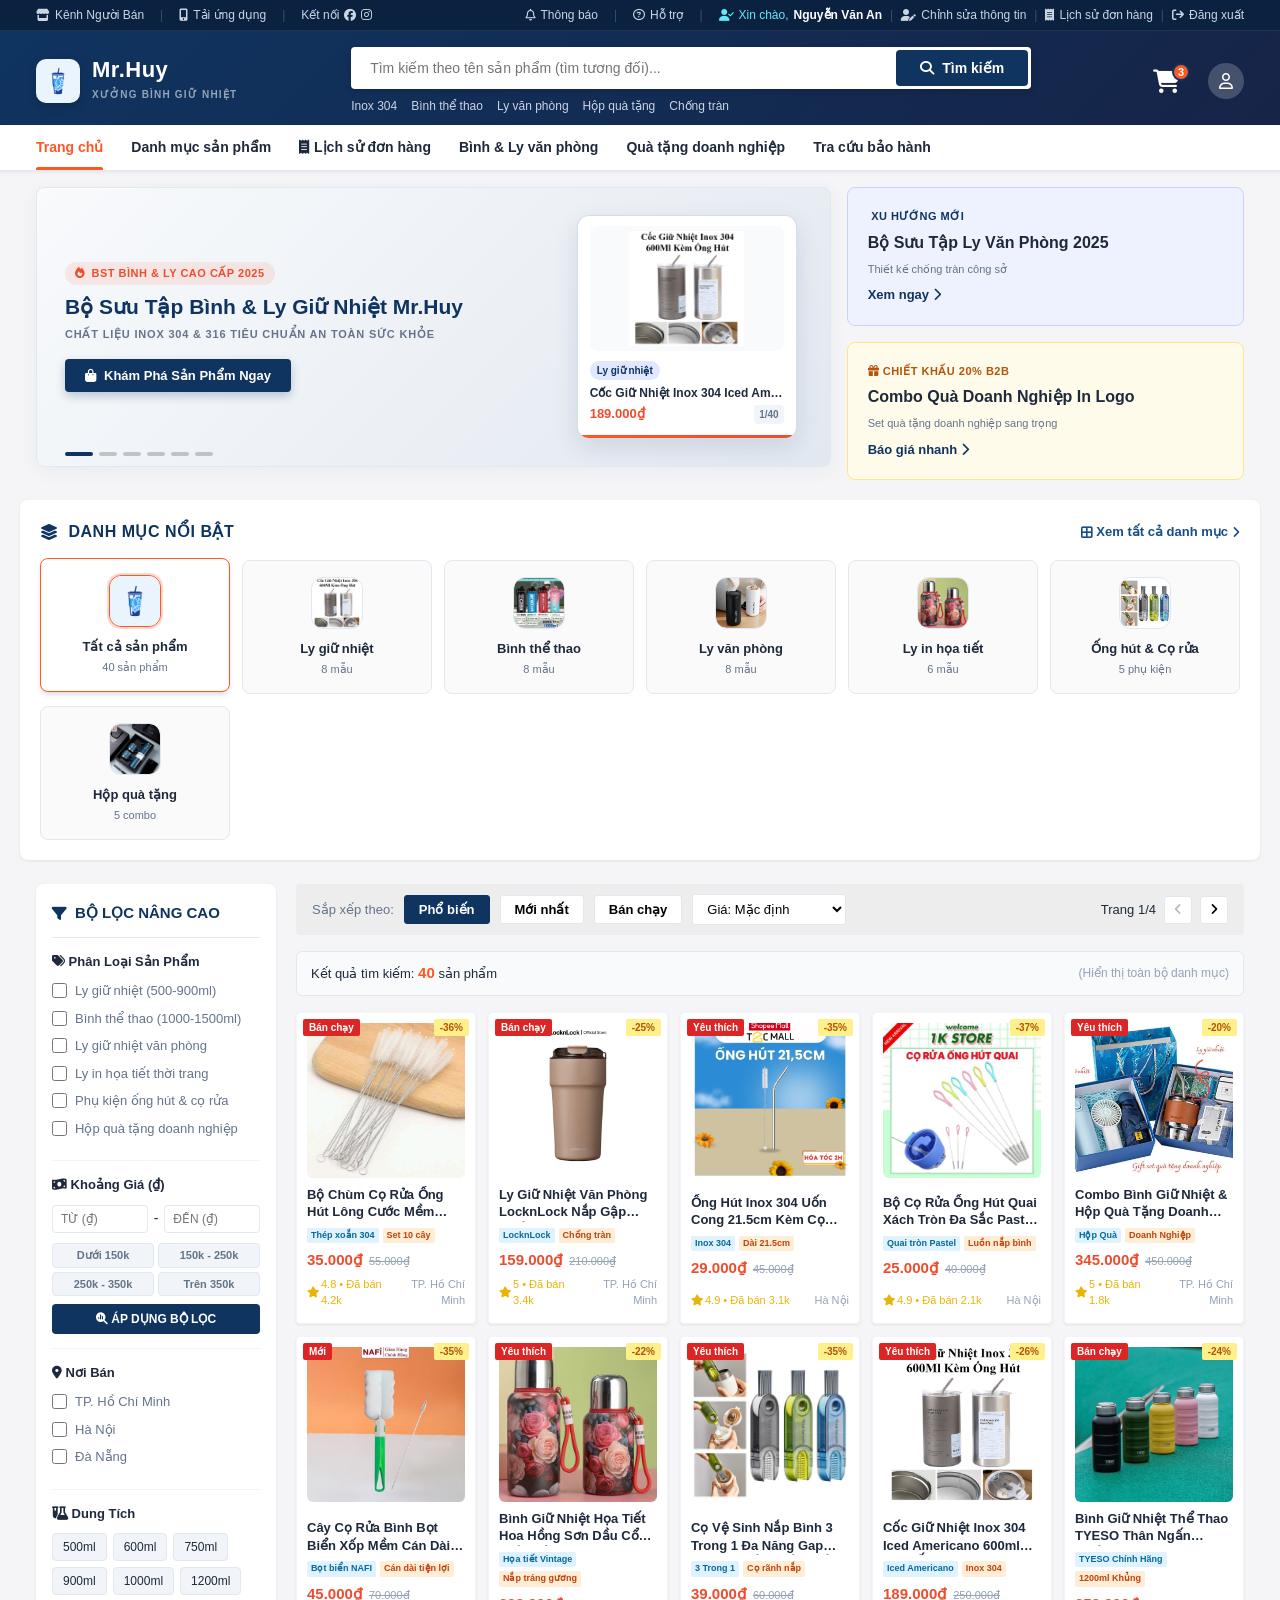
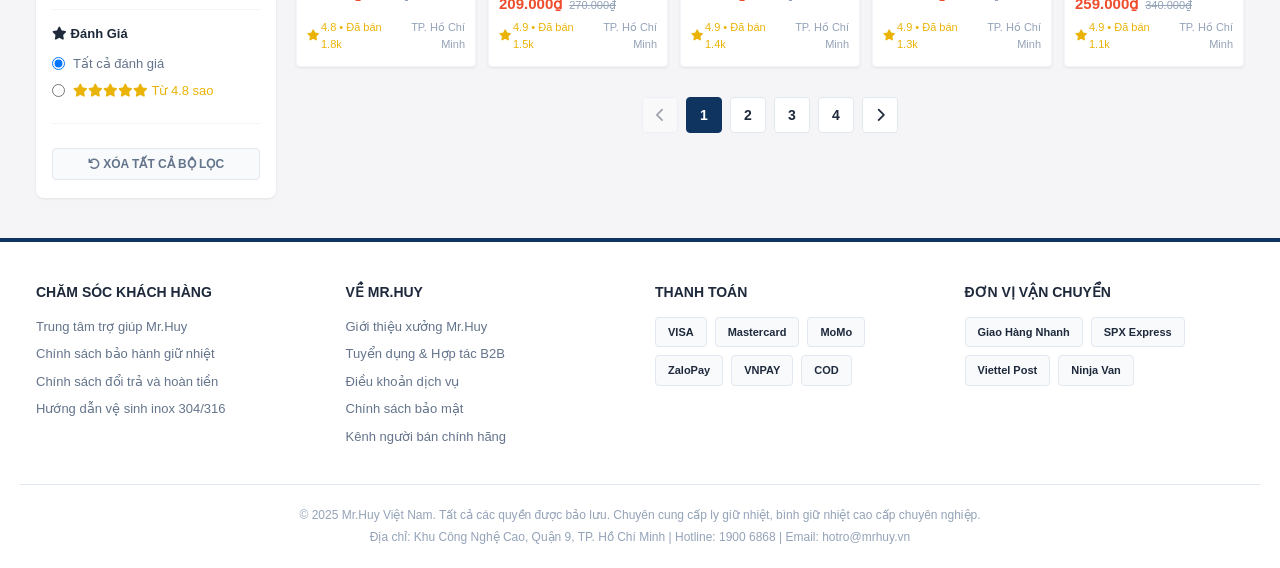
==== commit cd530276: "Chuyen toan bo popup thanh cac trang HTML rieng, bo in hoa don, sua loi dieu huong mua hang sang tha" ====
--- a/index.html
+++ b/index.html
@@ -15,89 +15,8 @@
 </head>
 <body>
 
-    <!-- ========================================================
-         MÀN HÌNH ĐĂNG NHẬP BẮT BUỘC KHI MỚI VÀO CỬA HÀNG
-         (Giống bên Admin: Mới vào bắt buộc đăng nhập, nhập gì cũng vào được)
-         ======================================================== -->
-    <div id="userLoginScreen" class="user-login-wrapper">
-        <div class="user-login-box">
-            <div class="user-login-header">
-                <img src="img/logo.png" alt="Mr.Huy Logo" style="display: block; margin: 0 auto 12px auto; width: 64px; height: 64px; border-radius: 12px; object-fit: cover; box-shadow: 0 4px 12px rgba(0,0,0,0.25);">
-                <h2>Mr.Huy</h2>
-                <p style="font-size: 11px; color: #94a3b8; text-transform: uppercase; letter-spacing: 1.2px; margin-top: 4px;">
-                    XƯỞNG BÌNH GIỮ NHIỆT CAO CẤP
-                </p>
-                <div style="font-size: 13px; color: #cbd5e1; margin-top: 10px;" id="initLoginSubtitle">
-                    Vui lòng đăng nhập để vào cửa hàng mua sắm
-                </div>
-            </div>
-
-            <div class="user-login-body">
-                <!-- VIEW 1: ĐĂNG NHẬP -->
-                <div id="initLoginFormView">
-                    <form onsubmit="handleInitialLogin(event)">
-                        <div class="form-group">
-                            <label class="form-label"><i class="fa-regular fa-user"></i> Tên đăng nhập hoặc Email:</label>
-                            <input type="text" id="initLoginUser" class="form-control" placeholder="Tên đăng nhập hoặc email..." value="nguyenvana">
-                        </div>
-
-                        <div class="form-group">
-                            <label class="form-label"><i class="fa-solid fa-lock"></i> Mật khẩu:</label>
-                            <input type="password" id="initLoginPass" class="form-control" placeholder="Mật khẩu..." value="123456">
-                        </div>
-
-                        <div style="display: flex; justify-content: space-between; align-items: center; margin-bottom: 16px; font-size: 12px;">
-                            <label style="cursor: pointer; display: flex; align-items: center; gap: 6px;">
-                                <input type="checkbox" checked> Ghi nhớ đăng nhập
-                            </label>
-                            <a href="javascript:void(0)" onclick="toggleInitForgotView(true)" style="color: var(--accent-orange); text-decoration: none; font-weight: 600;">Quên mật khẩu?</a>
-                        </div>
-
-                        <button type="submit" class="btn-cta" style="width: 100%; justify-content: center; background: var(--accent-orange); padding: 12px; font-size: 14px;">
-                            <i class="fa-solid fa-arrow-right-to-bracket"></i> ĐĂNG NHẬP VÀO CỬA HÀNG
-                        </button>
-                    </form>
-                </div>
-
-                <!-- VIEW 2: GIAO DIỆN QUÊN MẬT KHẨU -->
-                <div id="initForgotFormView" style="display: none;">
-                    <form onsubmit="handleInitForgotSubmit(event)">
-                        <div style="background: #f8fafc; border: 1px solid #e2e8f0; border-radius: 6px; padding: 10px; margin-bottom: 14px; font-size: 12px; color: var(--text-muted);">
-                            <i class="fa-solid fa-key" style="color: var(--accent-orange);"></i> Nhập tên tài khoản và thiết lập mật khẩu mới bên dưới.
-                        </div>
-
-                        <div class="form-group">
-                            <label class="form-label"><i class="fa-regular fa-user"></i> Tên đăng nhập hoặc Email:</label>
-                            <input type="text" id="initForgotUser" class="form-control" placeholder="Tên đăng nhập hoặc email..." value="nguyenvana" required>
-                        </div>
-
-                        <div class="form-group">
-                            <label class="form-label"><i class="fa-solid fa-lock"></i> Mật khẩu mới:</label>
-                            <input type="password" id="initForgotNewPass" class="form-control" placeholder="Nhập mật khẩu mới..." value="654321" required>
-                        </div>
-
-                        <div class="form-group">
-                            <label class="form-label"><i class="fa-solid fa-check-double"></i> Xác nhận mật khẩu mới:</label>
-                            <input type="password" id="initForgotConfirmPass" class="form-control" placeholder="Xác nhận lại mật khẩu mới..." value="654321" required>
-                        </div>
-
-                        <button type="submit" class="btn-cta" style="width: 100%; justify-content: center; background: #0284c7; padding: 12px; font-size: 14px; margin-bottom: 12px;">
-                            <i class="fa-solid fa-check"></i> XÁC NHẬN ĐỔI MẬT KHẨU
-                        </button>
-
-                        <div style="text-align: center;">
-                            <a href="javascript:void(0)" onclick="toggleInitForgotView(false)" style="color: #64748b; text-decoration: none; font-size: 12px; font-weight: 600;">
-                                <i class="fa-solid fa-arrow-left"></i> Quay lại Đăng nhập
-                            </a>
-                        </div>
-                    </form>
-                </div>
-            </div>
-        </div>
-    </div>
-
-    <!-- KHUNG CHÍNH CỦA WEBSITE CỬA HÀNG (HIỂN THỊ SAU KHI ĐĂNG NHẬP) -->
-    <div id="storeMainApp" style="display: none;">
+    <!-- KHUNG CHÍNH CỦA WEBSITE CỬA HÀNG (Mặc định hiển thị đầy đủ, không ép đăng nhập lại) -->
+    <div id="storeMainApp" style="display: block;">
 
         <!-- TOPBAR -->
     <div class="topbar">
@@ -491,423 +410,9 @@
             </div>
         </main>
     </div>
-        </main>
-    </div>
-
-    <!-- ========================================================
-         CÁC MODAL GIAO DIỆN PHỤC VỤ CHẤM ĐIỂM TIÊU CHÍ
-         ======================================================== -->
-
-    <!-- MODAL 1: GIAO DIỆN CHI TIẾT SẢN PHẨM (0.5đ TIÊU CHÍ) -->
-    <div class="modal-overlay" id="productDetailModal">
-        <div class="modal-card modal-lg">
-            <div class="modal-header">
-                <span class="modal-title" id="dModalTitle">Chi Tiết Sản Phẩm</span>
-                <button class="btn-close-modal" onclick="closeModal('productDetailModal')">&times;</button>
-            </div>
-            <div class="modal-body">
-                <div class="product-detail-layout">
-                    <div class="product-detail-img">
-                        <img id="dProdImg" src="img/ly-giu-nhiet-1.png" alt="Ly Giữ Nhiệt Cao Cấp Mr.Huy">
-                    </div>
-                    <div class="product-detail-info">
-                        <h2 style="font-size: 18px; font-weight: 700; line-height: 1.4;" id="dProdName">Ly Giữ Nhiệt Cao Cấp Inox 304 Iced Americano Kèm Ống Hút Mr.Huy (600ml)</h2>
-                        <div style="font-size: 12px; color: var(--text-muted); margin: 6px 0;">
-                            <span>Mã: <strong id="dProdId">SP-MRHUY-01</strong></span> • 
-                            <span>Đã bán: <strong id="dProdSold">3.4k</strong></span> • 
-                            <span style="color:#eab308;"><i class="fa-solid fa-star"></i> <strong id="dProdRating">4.9 (1.2k+ đánh giá)</strong></span>
-                        </div>
-
-                        <div class="detail-price-box">
-                            <span class="detail-current-price" id="dProdPrice">189.000₫</span>
-                            <span class="detail-old-price" id="dProdOldPrice">250.000₫</span>
-                            <span class="badge-discount-top" style="position: static;">-26% GIẢM</span>
-                        </div>
-
-                        <p style="font-size: 13px; color: var(--text-muted); margin-bottom: 14px;" id="dProdDesc">
-                            Chất liệu ruột Inox 304 cao cấp đạt chuẩn an toàn vệ sinh thực phẩm quốc tế. Công nghệ cách nhiệt chân không kép giữ nóng 8 tiếng, giữ lạnh đá viên liên tục 18 tiếng không đọng sương bên ngoài. Nắp đậy có khóa chốt chống rỉ nước 100%, tích hợp lỗ uống trực tiếp và cắm ống hút tiện lợi.
-                        </p>
-
-                        <div class="form-group" style="margin-bottom: 12px;">
-                            <label class="form-label" style="font-size: 12px; margin-bottom: 6px;">Màu sắc phiên bản:</label>
-                            <div style="display: flex; flex-wrap: wrap; gap: 8px;">
-                                <span class="filter-chip active" style="font-size: 11px;">Xanh Navy Midnight</span>
-                                <span class="filter-chip" style="font-size: 11px;">Đen Nhám Carbon</span>
-                                <span class="filter-chip" style="font-size: 11px;">Trắng Ngọc Trai</span>
-                                <span class="filter-chip" style="font-size: 11px;">Pastel Mint</span>
-                            </div>
-                        </div>
-
-                        <div class="form-group" style="margin-bottom: 12px;">
-                            <label class="form-label" style="font-size: 12px; margin-bottom: 6px;">Dung tích lựa chọn:</label>
-                            <div style="display: flex; gap: 8px;">
-                                <span class="filter-chip" style="font-size: 11px;">600ml</span>
-                                <span class="filter-chip active" style="font-size: 11px;">900ml (Chuẩn)</span>
-                                <span class="filter-chip" style="font-size: 11px;">1200ml</span>
-                            </div>
-                        </div>
-
-                        <div class="form-group" style="display: flex; align-items: center; gap: 16px;">
-                            <label class="form-label" style="margin-bottom: 0;">Số lượng:</label>
-                            <div class="qty-control">
-                                <button type="button" class="qty-btn" onclick="adjustQty(-1)">-</button>
-                                <input type="number" id="detailQtyInput" class="qty-input" value="1" readonly>
-                                <button type="button" class="qty-btn" onclick="adjustQty(1)">+</button>
-                            </div>
-                        </div>
-
-                        <div style="display: flex; gap: 12px; margin-top: 20px;">
-                            <button class="btn-cta" style="flex: 1; justify-content: center; background: #ffedd5; color: #c2410c; border: 1px solid #fdba74;" onclick="openCartModal()">
-                                <i class="fa-solid fa-cart-plus"></i> Thêm Vào Giỏ Hàng
-                            </button>
-                            <button class="btn-cta" style="flex: 1; justify-content: center; background: var(--accent-orange);" onclick="openCheckoutModal()">
-                                <i class="fa-solid fa-bolt"></i> Mua Ngay
-                            </button>
-                        </div>
-                    </div>
-                </div>
-            </div>
-        </div>
-    </div>
-
-    <!-- MODAL 2: GIAO DIỆN GIỎ HÀNG (0.5đ TIÊU CHÍ) -->
-    <div class="modal-overlay" id="cartModal">
-        <div class="modal-card">
-            <div class="modal-header">
-                <span class="modal-title"><i class="fa-solid fa-cart-shopping"></i> Giỏ Hàng (3 Sản phẩm)</span>
-                <button class="btn-close-modal" onclick="closeModal('cartModal')">&times;</button>
-            </div>
-            <div class="modal-body">
-                <!-- Món 1 -->
-                <div class="cart-item-row">
-                    <i class="fa-solid fa-mug-hot" style="font-size: 28px; color: #1e3a8a;"></i>
-                    <div class="cart-item-info">
-                        <div class="cart-item-name">Ly Giữ Nhiệt Inox 304 Nắp Bật 900ml</div>
-                        <div class="cart-item-price">189.000₫</div>
-                    </div>
-                    <div class="qty-control">
-                        <button class="qty-btn">-</button>
-                        <input type="text" class="qty-input" value="1" readonly>
-                        <button class="qty-btn">+</button>
-                    </div>
-                    <button class="btn-remove-item" onclick="alert('Đã xóa món khỏi giỏ hàng giao diện!')"><i class="fa-solid fa-trash-can"></i></button>
-                </div>
-
-                <!-- Món 2 -->
-                <div class="cart-item-row">
-                    <i class="fa-solid fa-dumbbell" style="font-size: 28px; color: #065f46;"></i>
-                    <div class="cart-item-info">
-                        <div class="cart-item-name">Bình Giữ Nhiệt Thể Thao 1000ml Sơn Tĩnh Điện</div>
-                        <div class="cart-item-price">215.000₫</div>
-                    </div>
-                    <div class="qty-control">
-                        <button class="qty-btn">-</button>
-                        <input type="text" class="qty-input" value="2" readonly>
-                        <button class="qty-btn">+</button>
-                    </div>
-                    <button class="btn-remove-item" onclick="alert('Đã xóa món khỏi giỏ hàng giao diện!')"><i class="fa-solid fa-trash-can"></i></button>
-                </div>
-            </div>
-            <div class="modal-footer" style="flex-direction: column; gap: 12px;">
-                <div style="display: flex; justify-content: space-between; width: 100%; font-size: 15px;">
-                    <span>Tổng tiền tạm tính (3 món):</span>
-                    <strong style="color: var(--accent-red); font-size: 18px;">619.000₫</strong>
-                </div>
-                <div style="display: flex; justify-content: flex-end; gap: 10px; width: 100%;">
-                    <button class="btn-reset-filters" style="width: auto; margin-top: 0;" onclick="closeModal('cartModal')">Tiếp tục mua sắm</button>
-                    <button class="btn-cta" style="background: var(--accent-orange);" onclick="openCheckoutModal()">
-                        Tiến Hành Đặt Hàng <i class="fa-solid fa-arrow-right"></i>
-                    </button>
-                </div>
-            </div>
-        </div>
-    </div>
-
-    <!-- MODAL 3: GIAO DIỆN THANH TOÁN (CHECKOUT - ĐÁP ỨNG TOÀN BỘ CÁC DÒNG TIÊU CHÍ) -->
-    <!-- Tiêu chí: Yêu cầu đăng nhập & tự hiển thị thông tin người đăng nhập; Chọn địa chỉ của tài khoản hoặc nhập địa chỉ mới; Chọn hình thức chi trả (Trực tuyến hoặc Tiền mặt) -->
-    <div class="modal-overlay" id="checkoutModal">
-        <div class="modal-card modal-lg">
-            <div class="modal-header">
-                <span class="modal-title"><i class="fa-solid fa-credit-card"></i> Giao Diện Đặt Hàng & Thanh Toán</span>
-                <button class="btn-close-modal" onclick="closeModal('checkoutModal')">&times;</button>
-            </div>
-            <div class="modal-body">
-                <!-- 1. Giao diện tự động hiển thị thông tin người đăng nhập (0.5đ) -->
-                <div style="background: #eff6ff; border: 1px solid #bfdbfe; padding: 12px 16px; border-radius: 6px; margin-bottom: 16px;">
-                    <div style="font-weight: 700; color: #1e40af; margin-bottom: 6px;">
-                        <i class="fa-solid fa-user-check"></i> Thông Tin Khách Hàng Đăng Nhập (Tự động hiển thị):
-                    </div>
-                    <div style="display: grid; grid-template-columns: 1fr 1fr; gap: 10px; font-size: 13px;">
-                        <div>Họ và tên người mua: <strong id="coCustomerName">Nguyễn Văn An</strong></div>
-                        <div>Số điện thoại: <strong id="coCustomerPhone">0912345678</strong></div>
-                        <div>Email: <strong id="coCustomerEmail">nguyenvana@gmail.com</strong></div>
-                        <div>Tài khoản đăng nhập: <strong id="coUsername">nguyenvana (User)</strong></div>
-                    </div>
-                </div>
-
-                <!-- 2. Giao diện cho phép chọn địa chỉ tài khoản hoặc nhập địa chỉ mới (0.5đ) -->
-                <div class="form-group">
-                    <label class="form-label"><i class="fa-solid fa-location-dot"></i> Địa Chỉ Nhận Hàng:</label>
-                    <div style="display: flex; gap: 20px; margin-bottom: 10px;">
-                        <label style="cursor: pointer; font-weight: 600;">
-                            <input type="radio" name="addrChoice" value="default" checked onchange="toggleAddressMock(true)"> Sử dụng địa chỉ mặc định của tài khoản
-                        </label>
-                        <label style="cursor: pointer; font-weight: 600;">
-                            <input type="radio" name="addrChoice" value="new" onchange="toggleAddressMock(false)"> Nhập địa chỉ giao hàng mới
-                        </label>
-                    </div>
-
-                    <div id="defaultAddrBox" style="background: #f8fafc; padding: 10px; border: 1px solid var(--border-color); border-radius: 4px; font-size: 13px;">
-                        <i class="fa-solid fa-house"></i> <strong>Địa chỉ mặc định:</strong> 123 Nguyễn Huệ, Phường Bến Nghé, Quận 1, TP. Hồ Chí Minh
-                    </div>
-
-                    <div id="newAddrBox" style="display: none; margin-top: 10px; background: #f8fafc; padding: 12px; border: 1px dashed #cbd5e1; border-radius: 4px;">
-                        <div style="display: grid; grid-template-columns: 1fr 1fr; gap: 10px; margin-bottom: 8px;">
-                            <div>
-                                <label class="form-label">Tỉnh / Thành phố:</label>
-                                <select class="form-control">
-                                    <option>TP. Hồ Chí Minh</option>
-                                    <option>Hà Nội</option>
-                                    <option>Đà Nẵng</option>
-                                </select>
-                            </div>
-                            <div>
-                                <label class="form-label">Quận / Huyện:</label>
-                                <select class="form-control">
-                                    <option>Quận 1</option>
-                                    <option>Quận 5</option>
-                                    <option>Quận Cầu Giấy</option>
-                                    <option>Quận Hải Châu</option>
-                                </select>
-                            </div>
-                        </div>
-                        <div>
-                            <label class="form-label">Số nhà, tên đường, phường/xã mới:</label>
-                            <input type="text" class="form-control" placeholder="Ví dụ: 273 An Dương Vương, Phường 3...">
-                        </div>
-                    </div>
-                </div>
-
-                <!-- 3. Giao diện cho phép chọn hình thức chi trả (0.25đ) -->
-                <!-- Trực tuyến hoặc Tiền mặt (KHÔNG yêu cầu trang thanh toán) -->
-                <div class="form-group">
-                    <label class="form-label"><i class="fa-solid fa-money-bill-transfer"></i> Hình Thức Thanh Toán:</label>
-                    <div style="display: grid; grid-template-columns: 1fr 1fr; gap: 12px;">
-                        <label style="border: 2px solid var(--primary-color); padding: 12px; border-radius: 6px; cursor: pointer; display: flex; align-items: center; gap: 10px; background: #f0fdf4;">
-                            <input type="radio" name="payChoice" checked>
-                            <div>
-                                <div style="font-weight: 700; color: #166534;"><i class="fa-solid fa-hand-holding-dollar"></i> Tiền mặt khi nhận hàng (COD)</div>
-                                <div style="font-size: 11px; color: var(--text-muted);">Thanh toán trực tiếp khi nhận kiện hàng bình giữ nhiệt</div>
-                            </div>
-                        </label>
-                        <label style="border: 1px solid var(--border-color); padding: 12px; border-radius: 6px; cursor: pointer; display: flex; align-items: center; gap: 10px;">
-                            <input type="radio" name="payChoice">
-                            <div>
-                                <div style="font-weight: 700; color: #0284c7;"><i class="fa-solid fa-globe"></i> Thanh toán trực tuyến (Chuyển khoản / Ví)</div>
-                                <div style="font-size: 11px; color: var(--text-muted);">Theo đúng đề thi: Không yêu cầu trang thanh toán thật</div>
-                            </div>
-                        </label>
-                    </div>
-                </div>
-
-                <!-- Tóm tắt số tiền -->
-                <div style="border-top: 1px solid var(--border-color); padding-top: 14px; margin-top: 14px;">
-                    <div style="display: flex; justify-content: space-between; margin-bottom: 6px;">
-                        <span>Tiền hàng (3 món):</span>
-                        <span>619.000₫</span>
-                    </div>
-                    <div style="display: flex; justify-content: space-between; margin-bottom: 6px;">
-                        <span>Phí vận chuyển:</span>
-                        <span>0₫ (Miễn phí Freeship)</span>
-                    </div>
-                    <div style="display: flex; justify-content: space-between; font-size: 16px; font-weight: 800; border-top: 1px dashed var(--border-color); padding-top: 8px;">
-                        <span>TỔNG THANH TOÁN:</span>
-                        <span style="color: var(--accent-red); font-size: 20px;">619.000₫</span>
-                    </div>
-                </div>
-            </div>
-            <div class="modal-footer">
-                <button type="button" class="btn-reset-filters" style="width: auto;" onclick="closeModal('checkoutModal')">Hủy bỏ</button>
-                <!-- 4. Giao diện hiển thị và lưu đơn hàng khi kết thúc giao dịch (0.5đ) -->
-                <button type="button" class="btn-cta" style="background: var(--accent-red);" onclick="finishOrderDemo()">
-                    <i class="fa-solid fa-check"></i> Xác Nhận Đặt Hàng & Kết Thúc Giao Dịch
-                </button>
-            </div>
-        </div>
-    </div>
-
-    <!-- MODAL THÔNG TIN CÁ NHÂN KHÁCH HÀNG (CHỈNH SỬA THÔNG TIN CÁ NHÂN) -->
-    <div class="modal-overlay" id="userProfileModal">
-        <div class="modal-card">
-            <div class="modal-header">
-                <span class="modal-title"><i class="fa-solid fa-user-pen"></i> Chỉnh Sửa Thông Tin Cá Nhân</span>
-                <button class="btn-close-modal" onclick="closeModal('userProfileModal')">&times;</button>
-            </div>
-            <div class="modal-body">
-                <form id="userProfileForm" onsubmit="handleSaveUserProfile(event)">
-                    <div class="form-group">
-                        <label class="form-label">Tên đăng nhập:</label>
-                        <input type="text" id="profileUsername" class="form-control" readonly style="background: #f1f5f9; cursor: not-allowed; color: #64748b;">
-                    </div>
-                    <div class="form-group">
-                        <label class="form-label">Họ và tên khách hàng: <span style="color: var(--accent-red);">*</span></label>
-                        <input type="text" id="profileFullName" class="form-control" required placeholder="Nhập họ và tên...">
-                    </div>
-                    <div class="form-row">
-                        <div class="form-group">
-                            <label class="form-label">Số điện thoại liên hệ: <span style="color: var(--accent-red);">*</span></label>
-                            <input type="tel" id="profilePhone" class="form-control" required placeholder="Ví dụ: 0901234567">
-                        </div>
-                        <div class="form-group">
-                            <label class="form-label">Email:</label>
-                            <input type="email" id="profileEmail" class="form-control" placeholder="Ví dụ: an@gmail.com">
-                        </div>
-                    </div>
-                    <div class="form-group">
-                        <label class="form-label">Tỉnh / Thành phố:</label>
-                        <select id="profileCity" class="form-control">
-                            <option value="Hồ Chí Minh">TP. Hồ Chí Minh</option>
-                            <option value="Hà Nội">Hà Nội</option>
-                            <option value="Đà Nẵng">Đà Nẵng</option>
-                            <option value="Bình Dương">Bình Dương</option>
-                            <option value="Cần Thơ">Cần Thơ</option>
-                            <option value="Hải Phòng">Hải Phòng</option>
-                        </select>
-                    </div>
-                    <div class="form-group">
-                        <label class="form-label">Địa chỉ giao hàng mặc định: <span style="color: var(--accent-red);">*</span></label>
-                        <textarea id="profileAddress" class="form-control" rows="2" required placeholder="Số nhà, tên đường, phường/xã, quận/huyện..."></textarea>
-                    </div>
-                    <div style="display: flex; gap: 10px; margin-top: 18px;">
-                        <button type="button" class="btn-outline" style="flex: 1;" onclick="closeModal('userProfileModal')">
-                            Hủy bỏ
-                        </button>
-                        <button type="submit" class="btn-cta" style="flex: 2; justify-content: center; background: #0f3460;">
-                            <i class="fa-solid fa-floppy-disk"></i> Lưu Thay Đổi
-                        </button>
-                    </div>
-                </form>
-            </div>
-        </div>
-    </div>
-
-    <!-- MODAL 4: GIAO DIỆN LỊCH SỬ MUA HÀNG CỦA NGƯỜI MUA (0.5đ TIÊU CHÍ) -->
-    <!-- Nhóm theo từng đơn hàng -->
-    <div class="modal-overlay" id="orderHistoryModal">
-        <div class="modal-card modal-lg">
-            <div class="modal-header">
-                <span class="modal-title"><i class="fa-solid fa-clock-rotate-left"></i> Lịch Sử Mua Hàng (Được nhóm theo từng đơn hàng)</span>
-                <button class="btn-close-modal" onclick="closeModal('orderHistoryModal')">&times;</button>
-            </div>
-            <div class="modal-body">
-                <div id="orderHistoryList">
-                    <!-- Được render tự động bằng renderOrderHistory() -->
-                </div>
-            </div>
-        </div>
-    </div>
-
-    <!-- MODAL 5: GIAO DIỆN ĐĂNG KÝ / ĐĂNG NHẬP NGƯỜI MUA HÀNG (0.5đ TIÊU CHÍ) -->
-    <div class="modal-overlay" id="authModal">
-        <div class="modal-card" style="max-width: 440px;">
-            <div class="modal-header">
-                <span class="modal-title" id="authTitle">Đăng Nhập Khách Hàng</span>
-                <button class="btn-close-modal" onclick="closeModal('authModal')">&times;</button>
-            </div>
-            <div class="modal-body">
-                <!-- Form Đăng nhập -->
-                <div id="loginBox">
-                    <form onsubmit="handleMockLogin(event)">
-                        <div class="form-group">
-                            <label class="form-label"><i class="fa-regular fa-user"></i> Tên đăng nhập hoặc Email:</label>
-                            <input type="text" id="loginUserInput" class="form-control" placeholder="Tên đăng nhập hoặc email..." value="nguyenvana">
-                        </div>
-                        <div class="form-group">
-                            <label class="form-label"><i class="fa-solid fa-lock"></i> Mật khẩu:</label>
-                            <input type="password" id="loginPassInput" class="form-control" placeholder="Mật khẩu..." value="123456">
-                        </div>
-                        <div style="display: flex; justify-content: space-between; align-items: center; margin-bottom: 14px; font-size: 12px;">
-                            <label style="cursor: pointer; display: flex; align-items: center; gap: 6px;">
-                                <input type="checkbox" checked> Ghi nhớ đăng nhập
-                            </label>
-                            <a href="javascript:void(0)" style="color: var(--primary-color); font-weight: 600;" onclick="switchAuthMode('forgot')">Quên mật khẩu?</a>
-                        </div>
-                        <button type="submit" class="btn-cta" style="width: 100%; justify-content: center; background: var(--primary-color);">
-                            <i class="fa-solid fa-arrow-right-to-bracket"></i> ĐĂNG NHẬP
-                        </button>
-                    </form>
-                    <div style="text-align: center; margin-top: 14px; font-size: 13px;">
-                        Chưa có tài khoản? <a href="javascript:void(0)" style="color: var(--accent-orange); font-weight: 700;" onclick="switchAuthMode('reg')">Đăng ký người mua mới</a>
-                    </div>
-                </div>
-
-                <!-- Form Quên mật khẩu -->
-                <div id="forgotBox" style="display: none;">
-                    <form onsubmit="handleAuthForgotSubmit(event)">
-                        <div style="background: #f8fafc; border: 1px solid #e2e8f0; border-radius: 6px; padding: 10px; margin-bottom: 14px; font-size: 12px; color: var(--text-muted);">
-                            <i class="fa-solid fa-key" style="color: var(--accent-orange);"></i> Nhập tên đăng nhập và mật khẩu mới để khôi phục.
-                        </div>
-                        <div class="form-group">
-                            <label class="form-label">Tên đăng nhập hoặc Email:</label>
-                            <input type="text" id="authForgotUser" class="form-control" placeholder="Tên đăng nhập hoặc email..." value="nguyenvana" required>
-                        </div>
-                        <div class="form-group">
-                            <label class="form-label">Mật khẩu mới:</label>
-                            <input type="password" id="authForgotPass" class="form-control" placeholder="Mật khẩu mới..." value="654321" required>
-                        </div>
-                        <div class="form-group">
-                            <label class="form-label">Xác nhận mật khẩu mới:</label>
-                            <input type="password" id="authForgotConfirmPass" class="form-control" placeholder="Xác nhận lại mật khẩu..." value="654321" required>
-                        </div>
-                        <button type="submit" class="btn-cta" style="width: 100%; justify-content: center; background: #0284c7; margin-bottom: 10px;">
-                            <i class="fa-solid fa-check"></i> XÁC NHẬN ĐỔI MẬT KHẨU
-                        </button>
-                    </form>
-                    <div style="text-align: center; margin-top: 12px; font-size: 13px;">
-                        <a href="javascript:void(0)" style="color: var(--primary-color); font-weight: 600;" onclick="switchAuthMode('login')">
-                            <i class="fa-solid fa-arrow-left"></i> Quay lại Đăng nhập
-                        </a>
-                    </div>
-                </div>
-
-                <!-- Form Đăng ký làm người mua hàng (giao diện end-user) -->
-                <div id="registerBox" style="display: none;">
-                    <form onsubmit="handleMockRegister(event)">
-                        <div class="form-group">
-                            <label class="form-label">Tên đăng nhập mới:</label>
-                            <input type="text" id="regUserInput" class="form-control" placeholder="Nhập username bất kỳ..." value="tranthib">
-                        </div>
-                        <div class="form-group">
-                            <label class="form-label">Mật khẩu:</label>
-                            <input type="password" id="regPassInput" class="form-control" placeholder="Nhập mật khẩu bất kỳ..." value="123456">
-                        </div>
-                        <div class="form-group">
-                            <label class="form-label">Họ và tên người mua:</label>
-                            <input type="text" id="regNameInput" class="form-control" placeholder="Ví dụ: Trần Thị Bình" value="Trần Thị Bình">
-                        </div>
-                        <div class="form-group">
-                            <label class="form-label">Số điện thoại nhận hàng:</label>
-                            <input type="tel" id="regPhoneInput" class="form-control" placeholder="Ví dụ: 0987654321" value="0987654321">
-                        </div>
-                        <div class="form-group">
-                            <label class="form-label">Email:</label>
-                            <input type="email" id="regEmailInput" class="form-control" placeholder="Ví dụ: binh@gmail.com" value="binh@gmail.com">
-                        </div>
-                        <div class="form-group">
-                            <label class="form-label">Địa chỉ giao hàng mặc định:</label>
-                            <input type="text" id="regAddressInput" class="form-control" placeholder="Ví dụ: 456 Cầu Giấy, Hà Nội" value="456 Cầu Giấy, Phường Dịch Vọng, Cầu Giấy, Hà Nội">
-                        </div>
-                        <button type="submit" class="btn-cta" style="width: 100%; justify-content: center; background: var(--accent-orange);">
-                            <i class="fa-solid fa-user-plus"></i> ĐĂNG KÝ TÀI KHOẢN
-                        </button>
-                    </form>
-                    <div style="text-align: center; margin-top: 14px; font-size: 13px;">
-                        Đã có tài khoản? <a href="javascript:void(0)" style="color: var(--primary-color); font-weight: 700;" onclick="switchAuthMode('login')">Đăng nhập ngay</a>
-                    </div>
-                </div>
-            </div>
-        </div>
-    </div>
+
+    <!-- Toàn bộ chức năng Chi tiết sản phẩm, Giỏ hàng, Đặt hàng thanh toán, Lịch sử đơn hàng, Hồ sơ khách hàng và Đăng nhập/Đăng ký đã được chuyển 100% sang các trang HTML riêng biệt (product-detail.html, cart.html, checkout.html, order-history.html, profile.html, login.html) - Hoàn toàn không dùng popup modal -->
+
 
     <!-- FOOTER CHUẨN MẪU MR.HUY -->
     <footer class="main-footer">
--- a/css/style.css
+++ b/css/style.css
@@ -1568,6 +1568,10 @@
     padding: 20px;
 }
 
+#productDetailModal {
+    z-index: 3500 !important;
+}
+
 .modal-overlay.active {
     display: flex;
 }
